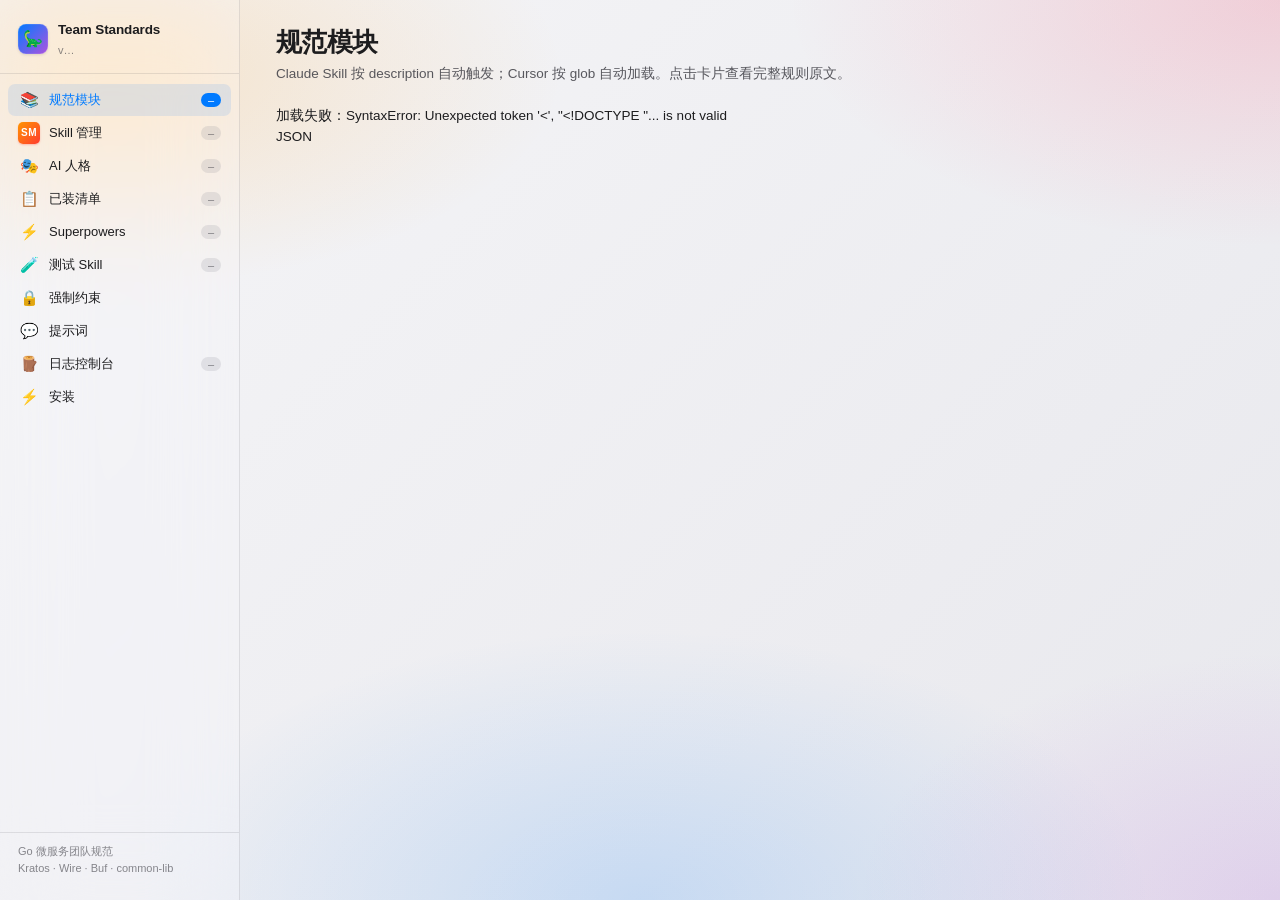
==== web/index.html @ a7a4e21c "init: GoSkill — Go 团队规范 App（PWA + macOS App + CI 自动发版）" ====
<!DOCTYPE html>
<html lang="zh-CN">
<head>
<meta charset="UTF-8">
<meta name="viewport" content="width=device-width, initial-scale=1">
<meta name="theme-color" content="#5856d6">
<meta name="description" content="Go 微服务团队规范 · 工程红线 · AI 协作提示词">
<meta name="mobile-web-app-capable" content="yes">
<meta name="apple-mobile-web-app-capable" content="yes">
<meta name="apple-mobile-web-app-status-bar-style" content="default">
<meta name="apple-mobile-web-app-title" content="GoSkill">
<title>GoSkill</title>
<link rel="manifest" href="manifest.json">
<link rel="apple-touch-icon" href="icons/apple-touch-icon.png">
<link rel="icon" type="image/png" sizes="192x192" href="icons/icon-192.png">
<link rel="stylesheet" href="style.css">
</head>
<body>

<!-- App 更新 Banner（顶部，启动检测到新版时显示）-->
<div class="update-banner" id="updateBanner">
  <span class="icon">🆕</span>
  <span class="text" id="updateBannerText">Team Standards 有新版本可用</span>
  <button id="updateBannerView">查看更新</button>
  <button class="ghost" id="updateBannerLater">稍后</button>
  <button class="ghost" id="updateBannerSkip">跳过此版本</button>
</div>

<!-- App 更新 Modal -->
<div class="modal-overlay" id="updateModal">
  <div class="modal" style="max-width: 720px;">
    <div class="modal-head">
      <div>
        <h2 id="updateModalTitle">Team Standards · 新版本可用</h2>
        <div class="modal-sub" id="updateModalSub"></div>
      </div>
      <button class="modal-close" id="updateModalClose">✕</button>
    </div>
    <div class="modal-body" style="flex-direction: column; gap: 14px;">
      <pre class="markdown-box" id="updateModalNotes" style="max-height: 320px; flex: none;">加载中…</pre>

      <div style="background: var(--bg-card-2); border: 0.5px solid var(--separator); border-radius: 8px; padding: 12px 14px; font-size: 12.5px; line-height: 1.6;">
        <strong>📋 装完别忘记</strong>：DMG 拖到 Applications 后必须跑这条解 macOS Gatekeeper 隔离：
        <pre style="margin: 8px 0 0; padding: 8px 10px; background: rgba(0,0,0,0.05); border-radius: 6px; font-size: 12px; user-select: all;">xattr -cr /Applications/Team\ Standards.app</pre>
      </div>

      <div class="dist-buttons">
        <button id="updateAutoInstallBtn" class="btn btn-primary btn-lg" style="background: linear-gradient(135deg, var(--sys-blue), var(--sys-indigo));">🚀 一键升级（自动下载 + 安装 + 重启）</button>
        <button id="updateDownloadBtn" class="btn btn-ghost">💽 下载 DMG 手工装</button>
        <button id="updateCopyXattrBtn" class="btn btn-ghost">📋 复制 xattr 命令</button>
        <button id="updateModalSkipBtn" class="btn btn-ghost danger">跳过此版本</button>
      </div>
    </div>
  </div>
</div>

<!-- 升级进度 Modal -->
<div class="modal-overlay" id="upgradeProgressModal">
  <div class="modal" style="max-width: 540px;">
    <div class="modal-head">
      <div>
        <h2>🚀 一键升级</h2>
        <div class="modal-sub" id="upgradeProgressPhase">准备中…</div>
      </div>
    </div>
    <div class="modal-body" style="flex-direction: column; gap: 14px;">
      <div id="upgradeProgressMsg" style="font-size: 13px; color: var(--label-2);">…</div>

      <div style="background: var(--bg-card-2); border: 0.5px solid var(--separator); border-radius: 8px; padding: 10px; height: 14px; position: relative; overflow: hidden;">
        <div id="upgradeProgressBar" style="height: 100%; width: 0%; background: linear-gradient(90deg, var(--sys-blue), var(--sys-indigo)); border-radius: 8px; transition: width 0.2s;"></div>
      </div>
      <div id="upgradeProgressDetail" style="font-size: 12px; color: var(--label-3); font-family: var(--mono);">0 KB / 0 KB · 0%</div>

      <div id="upgradeProgressNote" style="display:none; background: rgba(255,149,0,0.10); border: 0.5px solid rgba(255,149,0,0.30); border-radius: 8px; padding: 10px; font-size: 12.5px; line-height: 1.5;"></div>

      <div id="upgradeProgressActions" class="dist-buttons" style="display:none;">
        <button id="upgradeViewLogBtn" class="btn btn-ghost btn-sm">📋 看升级日志</button>
        <button id="upgradeCloseBtn" class="btn btn-ghost btn-sm">关闭</button>
      </div>
    </div>
  </div>
</div>

<aside class="sidebar">
  <div class="logo">
    <div class="logo-icon">🦕</div>
    <div>
      <div class="logo-title">Team Standards</div>
      <div class="logo-sub" id="version">v…</div>
    </div>
  </div>

  <nav class="sidenav">
    <button class="navitem active" data-tab="skills">
      <span class="navicon">📚</span><span>规范模块</span>
      <span class="count" id="skillsCount">–</span>
    </button>
    <button class="navitem" data-tab="custom">
      <span class="navicon sm-badge">SM</span><span>Skill 管理</span>
      <span class="count" id="customCount">–</span>
    </button>
    <!-- 新建项目 Tab 已隐藏 —— 团队内部走 IDP 平台，不再从 App 创建项目。
         保留 tab-scaffold panel 和后端 /api/scaffold/* 路由以便未来恢复。 -->
    <button class="navitem" data-tab="scaffold" style="display:none;">
      <span class="navicon">🏗️</span><span>新建项目</span>
    </button>
    <button class="navitem" data-tab="persona">
      <span class="navicon">🎭</span><span>AI 人格</span>
      <span class="count" id="personaCount">–</span>
    </button>
    <button class="navitem" data-tab="installed">
      <span class="navicon">📋</span><span>已装清单</span>
      <span class="count" id="installedCount">–</span>
    </button>
    <button class="navitem" data-tab="superpowers">
      <span class="navicon">⚡</span><span>Superpowers</span>
      <span class="count" id="superpowersCount">–</span>
    </button>
    <button class="navitem" data-tab="eval">
      <span class="navicon">🧪</span><span>测试 Skill</span>
      <span class="count" id="evalCount">–</span>
    </button>
    <button class="navitem" data-tab="hooks-guard">
      <span class="navicon">🔒</span><span>强制约束</span>
      <span class="nav-badge" id="hooksEnabledCount" style="display:none;"></span>
    </button>
    <button class="navitem" data-tab="prompts">
      <span class="navicon">💬</span><span>提示词</span>
    </button>
    <button class="navitem" data-tab="logs">
      <span class="navicon">🪵</span><span>日志控制台</span>
      <span class="count" id="logsCount">–</span>
    </button>
    <button class="navitem" data-tab="install">
      <span class="navicon">⚡</span><span>安装</span>
    </button>
  </nav>

  <div class="sidefoot">
    Go 微服务团队规范<br>
    Kratos · Wire · Buf · common-lib
  </div>
</aside>

<main class="content">

  <!-- ========== 规范模块 ========== -->
  <section class="tab-panel active" id="tab-skills">
    <div class="page-head">
      <h1>规范模块</h1>
      <p>Claude Skill 按 description 自动触发；Cursor 按 glob 自动加载。点击卡片查看完整规则原文。</p>
    </div>
    <div class="cards" id="skillsList"></div>
  </section>

  <!-- ========== Skill 管理（SM）========== -->
  <section class="tab-panel" id="tab-custom">
    <div class="page-head sm-head">
      <div class="sm-logo">SM</div>
      <div>
        <h1>Skill Management</h1>
        <p>添加团队规范之外的个人 / 小组规则。保存后立即同步到 <code>~/.cursor/rules/custom-*.mdc</code> 和 <code>~/.claude/skills/go-team-standards/references/</code>，并会一起打进下载的 zip 分发包。</p>
      </div>
    </div>

    <div class="custom-layout">
      <div class="custom-list-col">
        <div class="custom-list-head">
          <h3>已有 Skill</h3>
          <button id="newRuleBtn" class="btn btn-ghost btn-sm">+ 新建</button>
        </div>
        <div id="customList"></div>

        <div class="preset-section">
          <h3>预设模板</h3>
          <p class="hint small">点击"套用"即可填入表单。</p>
          <div id="presetList"></div>
        </div>
      </div>

      <div class="custom-form-col">
        <div class="custom-form">
          <h3 id="formTitle">新建 Skill</h3>

          <label>
            <span class="lbl">规则名 <em>*</em></span>
            <input type="text" id="ruleTitle" class="input" placeholder="例如：所有 Go 代码必须带解释性注释">
          </label>

          <label>
            <span class="lbl">简介 <em>*</em></span>
            <input type="text" id="ruleDesc" class="input" placeholder="一句话，会进 Cursor .mdc 的 description（建议英文，AI 识别更稳）">
          </label>

          <label>
            <span class="lbl">为什么（违反会怎样）<em>*</em></span>
            <textarea id="ruleReason" class="input area" rows="4" placeholder="AI 指出违规时会引用这段话解释后果。稳定性 / 精度 / 合规 / 性能 / 协作成本..."></textarea>
          </label>

          <label>
            <span class="lbl">规则内容 <em>*</em></span>
            <textarea id="ruleContent" class="input area" rows="8" placeholder="具体要求。用 - 列出子项。"></textarea>
          </label>

          <div class="form-row">
            <div class="form-col">
              <span class="lbl">作用范围</span>
              <label class="radio-box small">
                <input type="radio" name="applyTo" value="globs" checked>
                <div><div class="radio-title">按文件匹配</div><div class="radio-desc">指定 glob 模式</div></div>
              </label>
              <label class="radio-box small">
                <input type="radio" name="applyTo" value="always">
                <div><div class="radio-title">永远生效</div><div class="radio-desc">所有场景都加载</div></div>
              </label>
            </div>
            <div class="form-col" id="globsCol">
              <span class="lbl">Glob 模式</span>
              <input type="text" id="ruleGlobs" class="input" value="**/*.go" placeholder="**/*.go, migrations/**">
              <small>逗号分隔多个；留空默认 <code>**/*.go</code></small>
            </div>
          </div>

          <div class="form-actions">
            <button id="saveRuleBtn" class="btn btn-primary">💾 保存并同步</button>
            <button id="cancelRuleBtn" class="btn btn-ghost" style="display:none;">取消编辑</button>
          </div>

          <div class="install-log" id="customLog"></div>
        </div>
      </div>
    </div>
  </section>

  <!-- ========== AI 人格 ========== -->
  <section class="tab-panel" id="tab-persona">
    <div class="page-head">
      <h1>🎭 AI 人格（全局态度准则）</h1>
      <p>给你本地 Claude Code + Cursor 全局注入工作态度：严谨求实、不敷衍、勤勉、交付诚实。保存后同步到 <code>~/.claude/CLAUDE.md</code> 和 <code>~/.cursor/rules/00-persona.mdc</code>。</p>
    </div>

    <div class="install-card" style="max-width: 960px;">
      <div class="persona-status">
        <span>Claude CLAUDE.md: <b id="personaClaudeStatus">–</b></span>
        <span>Cursor 00-persona.mdc: <b id="personaCursorStatus">–</b></span>
      </div>
      <label>
        <span class="lbl">准则内容（Markdown，会原样注入）</span>
        <textarea id="personaContent" class="input area" rows="18" style="font-family: 'SF Mono', Menlo, monospace; font-size: 12.5px;"></textarea>
        <small>保存后必须 <b>彻底重启</b> Claude Code / Cursor（Cmd+Q）才生效</small>
      </label>
      <div class="form-actions" style="gap: 10px;">
        <button id="personaSaveBtn" class="btn btn-primary">💾 保存并同步到 Claude + Cursor</button>
        <button id="personaResetBtn" class="btn btn-ghost">↺ 恢复默认</button>
        <button id="personaRemoveBtn" class="btn btn-ghost danger">🗑 全部卸载</button>
      </div>
      <div class="install-log" id="personaLog"></div>
    </div>
  </section>

  <!-- ========== Skill 市场 ========== -->
  <!-- ========== 已装清单 ========== -->
  <section class="tab-panel" id="tab-installed">
    <div class="page-head">
      <h1>📋 已装清单</h1>
      <p>扫描本地 <code>~/.claude/skills/</code> 和 <code>~/.cursor/rules/</code>，显示实际安装的规则。</p>
    </div>

    <div class="installed-head">
      <button id="refreshInstalledBtn" class="btn btn-ghost btn-sm">🔄 刷新</button>
      <span class="legend">
        <span class="tag team">团队</span>
        <span class="tag custom">自定义</span>
        <span class="tag other">其他</span>
      </span>
    </div>

    <h3 class="installed-section">Claude Skills <code id="claudePath">~/.claude/skills/</code></h3>
    <div id="claudeList" class="installed-list"></div>

    <h3 class="installed-section">Cursor Rules <code id="cursorPath">~/.cursor/rules/</code></h3>
    <div id="cursorList" class="installed-list"></div>

    <h3 class="installed-section">Codex Skills <code>~/.codex/skills/</code></h3>
    <div id="codexList" class="installed-list"></div>
  </section>

  <!-- ========== ⚡ Superpowers（v1.8.10）========== -->
  <section class="tab-panel" id="tab-superpowers">
    <div class="page-head">
      <h1>⚡ Superpowers · 超能力技能包</h1>
      <p>来自 <a href="https://github.com/obra/superpowers" target="_blank"><code>obra/superpowers</code></a> · 8 个覆盖完整开发工作流的 Claude Code skill，包含代码探索、规划、执行、调试、文档等能力。</p>
    </div>

    <!-- 顶部 2 列：安装 + 快速上手 -->
    <div class="sp-top-grid">

      <!-- 左：安装目标 + 状态 + 操作 -->
      <div class="install-card" style="border-left: 3px solid var(--sys-indigo); margin: 0;">
        <h3>📦 安装目标</h3>

        <!-- 3 个目标卡片 -->
        <div class="sp-target-row" id="spTargetBar">
          <button class="sp-target-btn active" data-target="claude">
            <span class="sp-tb-icon">🤖</span>
            <span class="sp-tb-label">Claude Code</span>
            <span class="sp-tb-sub">全局</span>
          </button>
          <button class="sp-target-btn" data-target="cursor">
            <span class="sp-tb-icon">🖱️</span>
            <span class="sp-tb-label">Cursor</span>
            <span class="sp-tb-sub">全局</span>
          </button>
          <button class="sp-target-btn" data-target="project">
            <span class="sp-tb-icon">📁</span>
            <span class="sp-tb-label">项目级</span>
            <span class="sp-tb-sub">指定目录</span>
          </button>
        </div>

        <!-- 项目路径（项目级才显示） -->
        <div id="spProjectPathRow" style="display:none;">
          <input id="spProjectPathInput" class="input" type="text" placeholder="输入项目根目录路径，如 /Users/me/myproject" />
          <button class="btn btn-ghost btn-sm" id="spProjectPathBrowse">📁 选目录</button>
          <button class="btn btn-ghost btn-sm" id="spProjectPathConfirm">确认</button>
        </div>

        <!-- 安装状态 -->
        <div id="spStatusPanel" class="tixuebj-status">检查中…</div>

        <!-- 安装命令 -->
        <div style="margin: 12px 0; padding: 9px 12px; background: var(--bg-mute); border-radius: 8px; display: flex; align-items: center; gap: 10px;">
          <code id="spInstallCmd" style="flex:1; user-select:all; font-size:12px;">/plugin install superpowers@claude-plugins-official</code>
          <button id="spCopyCmdBtn" class="btn btn-ghost btn-sm">📋 复制</button>
        </div>

        <!-- 操作按钮 -->
        <div class="dist-buttons">
          <button id="spInstallBtn" class="btn btn-primary" style="background: linear-gradient(135deg, var(--sys-indigo), var(--sys-blue));">🚀 一键安装</button>
          <button id="spUninstallBtn" class="btn btn-ghost danger">🗑 卸载</button>
          <button id="spRefreshBtn" class="btn btn-ghost btn-sm">🔄</button>
        </div>
        <p class="hint" style="margin-top: 8px; font-size: 12px;">
          Claude Code：直接点「一键安装」或在对话框执行上方命令。<br>
          Cursor：对话框执行 <code>/add-plugin superpowers</code>
        </p>
        <div class="install-log" id="spLog"></div>
      </div>

      <!-- 右：快速上手 3 步 -->
      <div class="install-card" style="margin: 0;">
        <h3>📖 快速上手</h3>
        <div style="display:flex; flex-direction:column; gap:14px; margin-top:8px;">
          <div style="display:flex; gap:12px; align-items:flex-start;">
            <div style="width:26px;height:26px;border-radius:50%;background:linear-gradient(135deg,var(--sys-indigo),var(--sys-blue));display:flex;align-items:center;justify-content:center;font-weight:700;font-size:12px;color:#fff;flex-shrink:0;">1</div>
            <div>
              <div style="font-weight:600;font-size:13px;margin-bottom:2px;">安装 Superpowers</div>
              <div class="hint" style="font-size:12px;">选择安装目标（Claude Code 全局推荐），点「一键安装」。</div>
            </div>
          </div>
          <div style="display:flex; gap:12px; align-items:flex-start;">
            <div style="width:26px;height:26px;border-radius:50%;background:linear-gradient(135deg,var(--sys-indigo),var(--sys-blue));display:flex;align-items:center;justify-content:center;font-weight:700;font-size:12px;color:#fff;flex-shrink:0;">2</div>
            <div>
              <div style="font-weight:600;font-size:13px;margin-bottom:2px;">重启 Claude Code</div>
              <div class="hint" style="font-size:12px;">Cmd+Q 完全退出再重开，让新 skill 加载进上下文。</div>
            </div>
          </div>
          <div style="display:flex; gap:12px; align-items:flex-start;">
            <div style="width:26px;height:26px;border-radius:50%;background:linear-gradient(135deg,var(--sys-indigo),var(--sys-blue));display:flex;align-items:center;justify-content:center;font-weight:700;font-size:12px;color:#fff;flex-shrink:0;">3</div>
            <div>
              <div style="font-weight:600;font-size:13px;margin-bottom:2px;">用 /sp-* 命令开干</div>
              <div class="hint" style="font-size:12px;">
                <code>/sp-help</code> 看所有命令 &nbsp;·&nbsp;
                <code>/sp-explore</code> 探索代码库<br>
                <code>/sp-plan</code> 规划任务 &nbsp;·&nbsp;
                <code>/sp-build</code> 执行开发
              </div>
            </div>
          </div>
        </div>
      </div>
    </div>

    <!-- 8 个 Skill 卡片 -->
    <div class="section-label">8 个核心 Skill</div>
    <div class="sp-skill-grid">
      <div class="sp-skill-card">
        <div class="sp-skill-head"><span class="sp-skill-name">探索代码库</span><span class="sp-skill-tag">explore</span></div>
        <div class="sp-skill-cmd">/sp-explore</div>
        <div class="sp-skill-desc">深度分析代码库结构，理解架构、依赖、关键模块，为后续任务打基础。</div>
      </div>
      <div class="sp-skill-card">
        <div class="sp-skill-head"><span class="sp-skill-name">智能规划</span><span class="sp-skill-tag">plan</span></div>
        <div class="sp-skill-cmd">/sp-plan</div>
        <div class="sp-skill-desc">拆解复杂任务，生成带依赖分析的实施计划，支持 wave 并行执行。</div>
      </div>
      <div class="sp-skill-card">
        <div class="sp-skill-head"><span class="sp-skill-name">代码执行</span><span class="sp-skill-tag">build</span></div>
        <div class="sp-skill-cmd">/sp-build</div>
        <div class="sp-skill-desc">按计划逐步实现代码，原子提交，全程管理上下文不烂掉。</div>
      </div>
      <div class="sp-skill-card">
        <div class="sp-skill-head"><span class="sp-skill-name">智能调试</span><span class="sp-skill-tag">debug</span></div>
        <div class="sp-skill-cmd">/sp-debug</div>
        <div class="sp-skill-desc">复现 → 假设 → 验证 → 修复，分析栈帧、日志、并发问题。</div>
      </div>
      <div class="sp-skill-card">
        <div class="sp-skill-head"><span class="sp-skill-name">代码审查</span><span class="sp-skill-tag">review</span></div>
        <div class="sp-skill-cmd">/sp-review</div>
        <div class="sp-skill-desc">安全漏洞、性能瓶颈多维度检查，输出结构化 REVIEW.md。</div>
      </div>
      <div class="sp-skill-card">
        <div class="sp-skill-head"><span class="sp-skill-name">文档生成</span><span class="sp-skill-tag">doc</span></div>
        <div class="sp-skill-cmd">/sp-doc</div>
        <div class="sp-skill-desc">自动生成 API 文档、架构说明、README，与代码保持同步。</div>
      </div>
      <div class="sp-skill-card">
        <div class="sp-skill-head"><span class="sp-skill-name">测试生成</span><span class="sp-skill-tag">test</span></div>
        <div class="sp-skill-cmd">/sp-test</div>
        <div class="sp-skill-desc">覆盖边界情况、错误路径、并发场景的完整测试用例。</div>
      </div>
      <div class="sp-skill-card">
        <div class="sp-skill-head"><span class="sp-skill-name">帮助中心</span><span class="sp-skill-tag">help</span></div>
        <div class="sp-skill-cmd">/sp-help</div>
        <div class="sp-skill-desc">完整命令参考、使用示例、最佳实践。随时查阅所有命令。</div>
      </div>
    </div>
  </section>

  <!-- ========== AI 行为准则 ========== -->
  <!-- ========== 强制约束 Hooks ========== -->
  <section class="tab-panel" id="tab-hooks-guard">
    <div class="section-inner">
      <h1>🔒 强制约束</h1>
      <p class="hint">安装到 <code>~/.claude/hooks/</code>，Claude Code 每次触发对应事件时自动执行。<br>
        <strong>安装后立即生效，无需重启 Claude Code。</strong>
      </p>

      <!-- 作用域切换 -->
      <div class="scope-bar" id="hooksGuardScopeBar">
        <button class="scope-btn active" data-scope="global">🌐 全局（所有项目）</button>
        <button class="scope-btn" data-scope="project">📁 项目级</button>
      </div>
      <div id="hooksGuardProjectPath" style="display:none; margin-bottom:12px;">
        <input id="hooksGuardPathInput" class="path-input" type="text" placeholder="输入项目根目录路径，如 /Users/me/myproject" />
        <button class="btn btn-ghost btn-sm" id="hooksGuardPathBrowse">📁 选目录</button>
        <button class="btn btn-ghost btn-sm" id="hooksGuardPathConfirm">确认</button>
      </div>
      <p class="hint" id="hooksGuardScopeHint">
        安装到 <code>~/.claude/hooks/</code>，对所有项目生效
      </p>

      <div id="hooksGuardList" style="margin-top:16px;">
        <p style="color:var(--text-secondary)">加载中…</p>
      </div>
      <div class="install-log" id="hooksGuardLog"></div>
    </div>
  </section>

  <!-- ========== 提示词 ========== -->
  <section class="tab-panel" id="tab-prompts">
    <div class="page-head">
      <h1>💬 提示词</h1>
      <p>项目工作流常用提示词，点击卡片一键复制。</p>
    </div>

    <!-- AGENTS.md 初始化 -->
    <div class="install-card" style="border-left: 3px solid var(--sys-indigo); margin-bottom: 20px;">
      <h3 style="margin-top:0;">📄 AGENTS.md 项目初始化</h3>
      <p class="hint">在当前项目根目录创建 <code>AGENTS.md</code>，让 AI 默认使用中文、了解项目约定。首次进入项目时 Skill 会自动检测并提示初始化。</p>
      <div style="display:flex; gap:8px; align-items:center; margin-top:10px;">
        <input id="agentsInitPath" class="path-input" type="text" placeholder="输入项目根目录路径，如 /Users/me/myproject" style="flex:1;" />
        <button class="btn btn-ghost btn-sm" id="agentsInitBrowse">📁 选目录</button>
        <button class="btn btn-primary btn-sm" id="agentsInitBtn">生成 AGENTS.md</button>
      </div>
      <div class="install-log" id="agentsInitLog" style="margin-top:8px;"></div>
    </div>

    <!-- 通用 Agent 适配 -->
    <div class="install-card" style="border-left: 3px solid var(--sys-teal, #30b0c7); margin-bottom: 20px;">
      <h3 style="margin-top:0;">🌐 通用 Agent 适配</h3>
      <p class="hint">让 VSCode 里所有 AI 插件都用上团队规范：在项目根目录生成 <code>AGENTS.md</code>（事实标准，Codex / Copilot / Cline / Roo / Cursor 都读），并为 <strong>GitHub Copilot · Cline（DeepSeek 等模型）· Roo Code · Windsurf · Continue · Gemini · Claude Code</strong> 各生成一个指向 AGENTS.md 的入口文件。规范只维护一份，已存在的文件不覆盖。</p>
      <div style="display:flex; gap:8px; align-items:center; margin-top:10px;">
        <input id="universalPath" class="path-input" type="text" placeholder="输入项目根目录路径，如 /Users/me/myproject" style="flex:1;" />
        <button class="btn btn-ghost btn-sm" id="universalBrowse">📁 选目录</button>
        <button class="btn btn-primary btn-sm" id="universalBtn">一键适配全部 Agent</button>
      </div>
      <div class="install-log" id="universalLog" style="margin-top:8px;"></div>
    </div>

    <!-- 提示词分组 -->
    <div class="section-label" style="margin: 8px 0 10px;">🚀 项目启动</div>

    <div class="prompt-card" data-prompt="请先不要修改任何代码。

你现在只需要阅读项目结构，并告诉我：

1. 这个项目是做什么的
2. 使用了哪些技术栈
3. 入口文件在哪里
4. 启动和构建命令是什么
5. 如果我要新增一个页面，应该从哪里开始">
      <div class="prompt-card-header">
        <span class="prompt-card-title">① 首次进入项目 — 探索结构</span>
        <button class="prompt-copy-btn">复制</button>
      </div>
      <pre class="prompt-preview">请先不要修改任何代码。

你现在只需要阅读项目结构，并告诉我：

1. 这个项目是做什么的
2. 使用了哪些技术栈
3. 入口文件在哪里
4. 启动和构建命令是什么
5. 如果我要新增一个页面，应该从哪里开始</pre>
    </div>

    <div class="prompt-card" data-prompt="你刚才对项目的理解里，有哪些地方是不确定的？

请列出来，并说明你还需要查看哪些文件。">
      <div class="prompt-card-header">
        <span class="prompt-card-title">② 首次进入项目 — 补充验证</span>
        <button class="prompt-copy-btn">复制</button>
      </div>
      <pre class="prompt-preview">你刚才对项目的理解里，有哪些地方是不确定的？

请列出来，并说明你还需要查看哪些文件。</pre>
    </div>

    <div class="section-label" style="margin: 20px 0 10px;">⏸ 执行中途暂停</div>

    <div class="prompt-card" data-prompt="暂停刚才的方向。

你现在的理解有问题。
正确目标是 [XXX]。
请基于当前 diff 重新评估，不要继续扩大修改范围。">
      <div class="prompt-card-header">
        <span class="prompt-card-title">暂停 &amp; 纠偏</span>
        <span class="prompt-card-badge">需填写目标</span>
        <button class="prompt-copy-btn">复制</button>
      </div>
      <pre class="prompt-preview">暂停刚才的方向。

你现在的理解有问题。
正确目标是 [XXX]。
请基于当前 diff 重新评估，不要继续扩大修改范围。</pre>
    </div>

    <div class="section-label" style="margin: 20px 0 10px;">✅ 收尾</div>

    <div class="prompt-card" data-prompt="请总结这次修改：
1. 改了哪些文件
2. 每个文件改了什么
3. 为什么这样改
4. 是否还有风险
5. 建议我如何验证">
      <div class="prompt-card-header">
        <span class="prompt-card-title">需求完成后总结</span>
        <button class="prompt-copy-btn">复制</button>
      </div>
      <pre class="prompt-preview">请总结这次修改：
1. 改了哪些文件
2. 每个文件改了什么
3. 为什么这样改
4. 是否还有风险
5. 建议我如何验证</pre>
    </div>

    <div class="prompt-card" data-prompt="请总结这个任务。

包括：
1. 目标是什么
2. 最终改了什么
3. 已验证什么
4. 还有什么风险
5. 后续继续做应该从哪里开始">
      <div class="prompt-card-header">
        <span class="prompt-card-title">上下文总结（续接任务用）</span>
        <button class="prompt-copy-btn">复制</button>
      </div>
      <pre class="prompt-preview">请总结这个任务。

包括：
1. 目标是什么
2. 最终改了什么
3. 已验证什么
4. 还有什么风险
5. 后续继续做应该从哪里开始</pre>
    </div>

  </section>

  <!-- ========== 日志控制台 ========== -->
  <section class="tab-panel" id="tab-logs">
    <div class="page-head">
      <h1>🪵 日志控制台</h1>
      <p>最近 200 条操作：HTTP 请求 / shell 命令 / Claude API 调用 / 业务关键步骤。排错第一站。</p>
    </div>

    <div class="logs-toolbar">
      <div class="logs-filters">
        <label class="chk"><input type="checkbox" data-kind="http" checked> HTTP</label>
        <label class="chk"><input type="checkbox" data-kind="shell" checked> Shell</label>
        <label class="chk"><input type="checkbox" data-kind="api" checked> API</label>
        <label class="chk"><input type="checkbox" data-kind="info" checked> Info</label>
        <label class="chk"><input type="checkbox" id="logsOnlyErr"> 只看失败</label>
      </div>
      <div class="logs-actions">
        <label class="chk"><input type="checkbox" id="logsAuto" checked> 自动刷新 2s</label>
        <button id="logsRefreshBtn" class="btn btn-ghost btn-sm">🔄 刷新</button>
        <button id="logsClearBtn" class="btn btn-ghost btn-sm danger">🗑 清空</button>
      </div>
    </div>

    <div class="logs-stats">
      <span>共 <b id="logsTotal">0</b> 条</span>
      <span>失败 <b id="logsErrs" style="color:var(--err)">0</b></span>
      <span>Shell <b id="logsShell">0</b></span>
      <span>API <b id="logsApi">0</b></span>
      <span>HTTP <b id="logsHttp">0</b></span>
    </div>

    <div class="logs-list" id="logsList"></div>
  </section>

  <!-- ========== 测试 Skill ========== -->
  <section class="tab-panel" id="tab-eval">
    <div class="page-head">
      <h1>🧪 测试 Skill 有效性</h1>
      <p>自动跑 <span id="evalTotalCases">–</span> 条违规代码用例，调 Claude API 检查 SKILL.md + references 是否让 AI 正确识别并按团队规范反馈。prompt caching 让 20 条批量跑只按 1 次 full input 计费。</p>
    </div>

    <div class="install-card" style="max-width: 960px;">
      <h3>1. AI 配置（公司本地大模型 · Clawnova）</h3>
      <p class="hint" style="font-size:12px;">
        Skill 测试统一走公司内部 OpenAI 兼容服务 <code id="evalProviderName">Clawnova</code>。
        Key 保存到 <code>~/Library/Application Support/TeamStandards/eval-config.json</code>（权限 0600，仅本人可读，不进 git）。
      </p>

      <label>
        <span class="lbl">API Base</span>
        <input type="text" id="evalApiBase" class="input" value="https://clawnova.ai/api/v1">
        <small>OpenAI 兼容端点。一般不动，除非走代理。</small>
      </label>

      <label>
        <span class="lbl">API Key <em>*</em></span>
        <input type="password" id="evalKey" class="input" placeholder="kgb_... （从 IDP 平台领取）">
        <small id="evalKeyHint">已存的 key 显示星号化预览：<code id="evalKeyMasked">未配置</code>。粘新 key 会覆盖。</small>
      </label>

      <div class="form-grid">
        <label>
          <span class="lbl">模型</span>
          <select id="evalModel" class="input"></select>
        </label>
        <label>
          <span class="lbl">温度</span>
          <input type="number" id="evalTemp" class="input" value="0" min="0" max="1" step="0.1">
        </label>
      </div>

      <div class="dist-buttons" style="margin-top:8px;">
        <button id="evalConfigSaveBtn" class="btn btn-primary">💾 保存配置</button>
        <button id="evalConfigClearBtn" class="btn btn-ghost danger">🗑 清除已存 Key</button>
        <button id="evalTestConnBtn" class="btn btn-ghost">🔌 测试连接</button>
      </div>
      <div class="install-log" id="evalConfigLog"></div>

      <h3 style="margin-top:20px;">2. 运行 Skill 测试（需先保存配置）</h3>
      <div class="dist-buttons">
        <button id="evalPingBtn" class="btn btn-ghost btn-lg">🔌 先跑 1 条测连通</button>
        <button id="evalRunBtn" class="btn btn-primary btn-lg">🚀 运行全部 API 测试</button>
      </div>

      <h3 style="margin-top: 24px;">🆓 无需 API Key 的方案</h3>
      <p class="hint" style="font-size:12px;">两种无额度消耗的本地测试：</p>
      <div class="dist-buttons">
        <button id="evalLintBtn" class="btn btn-ghost btn-lg">🔍 SKILL 结构自检</button>
        <button id="evalExportBtn" class="btn btn-ghost btn-lg">📋 导出测试 prompt</button>
      </div>
      <p class="hint" style="font-size:12px; margin-top:8px;">
        <b>🔍 结构自检</b>：扫描已装的 SKILL.md / references，毫秒完成，检查 12 条铁律 + 路由表 + 自定义规则是否完整。<br>
        <b>📋 导出 prompt</b>：生成 md 文件含 20 个违规代码，粘进你自己的 Cursor / Claude Code 聊天（团队 skill 已装好的那个），人工看 AI 反应。<strong>日常工作场景测试，最真实</strong>。
      </p>
      <p class="hint" style="margin-top:8px;font-size:12px;">建议先点「🔌 测连通」跑 1 条，确认 API key 和模型能正常响应，再跑全部 20 条。</p>
      <div class="install-log" id="evalLog"></div>
    </div>

    <div id="evalReport" class="eval-report" style="display:none;">
      <h3>测试报告</h3>
      <div class="eval-summary" id="evalSummary"></div>
      <div class="eval-cases" id="evalCases"></div>
    </div>
  </section>

  <!-- ========== 新建项目 ========== -->
  <section class="tab-panel" id="tab-scaffold">
    <div class="page-head">
      <h1>🏗️ 新建项目</h1>
      <p>基于 <code>mask-go-sample-service</code> 模板一键生成新微服务。填表 → 选目录 → 点生成。</p>
    </div>

    <div class="install-card" style="max-width: 860px;">
      <h3>1. 基本信息</h3>
      <div class="form-grid">
        <label>
          <span class="lbl">项目名称 <em>*</em></span>
          <input type="text" id="sfName" class="input" placeholder="zoo-service" autocomplete="off">
          <small>kebab-case，自动推导 Module 和业务域</small>
        </label>
        <label>
          <span class="lbl">业务域 <em>*</em></span>
          <input type="text" id="sfBiz" class="input" placeholder="zoo">
          <small>用于 <code>api/&lt;biz&gt;/</code>、proto package、schema</small>
        </label>
      </div>
      <label>
        <span class="lbl">Go Module <em>*</em></span>
        <input type="text" id="sfModule" class="input" placeholder="github.com/company/zoo-service">
      </label>

      <h3>2. 网络端口</h3>
      <div class="form-grid">
        <label>
          <span class="lbl">HTTP 端口</span>
          <input type="number" id="sfHTTP" class="input" value="8000" min="1024" max="65535">
        </label>
        <label>
          <span class="lbl">gRPC 端口</span>
          <input type="number" id="sfGRPC" class="input" value="9000" min="1024" max="65535">
        </label>
      </div>

      <h3>3. 作者 & 输出</h3>
      <label>
        <span class="lbl">作者 / 工号</span>
        <input type="text" id="sfAuthor" class="input" placeholder="zhang.san">
      </label>
      <label>
        <span class="lbl">输出目录 <em>*</em></span>
        <div class="path-row">
          <input type="text" id="sfOutDir" class="input" placeholder="/Users/xxx/dev  或点击右侧按钮">
          <button id="sfPickDir" class="btn btn-ghost">📂 选择目录</button>
        </div>
        <small>生成到 <code>&lt;输出目录&gt;/&lt;项目名&gt;/</code></small>
      </label>

      <details style="margin-top:12px;">
        <summary style="cursor:pointer;"><h3 style="display:inline-block; margin:0;">4. 选项</h3> <span class="hint" style="font-size:12px;">（点击展开 · 默认已按推荐预选）</span></summary>
        <div style="margin-top:10px;">
          <div class="checkbox-row">
            <label class="check-item"><input type="checkbox" id="sfSkeleton"> 只留空骨架（删除示例 Order 业务代码）</label>
            <label class="check-item"><input type="checkbox" id="sfGit" checked> 初始化 git 仓库</label>
            <label class="check-item"><input type="checkbox" id="sfTidy" checked> 生成后自动跑 <code>go mod tidy</code></label>
          </div>
          <div class="checkbox-row" style="margin-top:8px; padding-top:8px; border-top:1px solid rgba(255,255,255,0.05);">
            <label class="check-item">
              <input type="checkbox" id="sfGenSkillTest">
              🧪 生成 Skill 有效性测试用例（<code>.docs/skill-test-cases/</code>）
            </label>
          </div>
          <div id="sfGenSkillTestDetail" class="hint" style="font-size:12px; margin:4px 0 0 24px; display:none;">
            包含 15 个 Go 违规用例（对应铁律 1-14 + 单测反模式），每个带 <code>//go:build skill_test_only</code> tag 默认不编译；放到 <code>.docs/</code> 并自动追加到 <code>.gitignore</code>，不会进 git。用来验证团队规范 Skill 是否真的会触发 + 命中。
          </div>
        </div>
      </details>

      <details style="margin-top:12px;">
        <summary style="cursor:pointer;"><h3 style="display:inline-block; margin:0;">5. common-lib 组件</h3> <span class="hint" style="font-size:12px;">（点击展开 · 勾选的会在 yaml 取消注释）</span></summary>
      <p class="hint" style="font-size:12px; margin:8px 0 8px;">勾选的会在 <code>configs/dev/&lt;biz&gt;.yaml</code> 里取消注释 / 填入默认配置。代码不动，**随时手动改 yaml 也能启停**。</p>
      <div class="component-grid">
        <label class="component-item" data-comp="postgres">
          <input type="checkbox" id="compPG" checked>
          <span class="comp-icon">🐘</span>
          <span class="comp-name">PostgreSQL</span>
          <span class="comp-desc">主数据库（Order 示例依赖）</span>
        </label>
        <label class="component-item" data-comp="redis">
          <input type="checkbox" id="compRedis" checked>
          <span class="comp-icon">🔴</span>
          <span class="comp-name">Redis</span>
          <span class="comp-desc">缓存 / 分布式锁 / 幂等键</span>
        </label>
        <label class="component-item" data-comp="kafka">
          <input type="checkbox" id="compKafka" checked>
          <span class="comp-icon">📬</span>
          <span class="comp-name">Kafka</span>
          <span class="comp-desc">消息队列（MQ）</span>
        </label>
        <label class="component-item" data-comp="alarm" data-requires="compKafka">
          <input type="checkbox" id="compAlarm" checked>
          <span class="comp-icon">🚨</span>
          <span class="comp-name">Alarm</span>
          <span class="comp-desc">告警系统（需 Kafka）</span>
        </label>
        <label class="component-item" data-comp="cron" data-requires="compPG">
          <input type="checkbox" id="compCron" checked>
          <span class="comp-icon">⏰</span>
          <span class="comp-name">Cron</span>
          <span class="comp-desc">定时任务（需 PostgreSQL）</span>
        </label>
      </div>
      </details>

      <h3>5. 模板来源</h3>
      <div class="radio-row">
        <label class="radio-box">
          <input type="radio" name="sfTplType" value="local" checked>
          <div><div class="radio-title">本地目录</div><div class="radio-desc">已 clone 下来的路径</div></div>
        </label>
        <label class="radio-box">
          <input type="radio" name="sfTplType" value="git">
          <div><div class="radio-title">Git 仓库</div><div class="radio-desc">自动 clone 临时目录</div></div>
        </label>
      </div>

      <label id="sfTplLocalRow">
        <span class="lbl">本地模板路径</span>
        <div style="display:flex; gap:6px;">
          <input type="text" id="sfTplPath" class="input" value="" style="flex:1;">
          <button type="button" id="sfTplPickBtn" class="btn btn-ghost" style="flex:0 0 auto;">📁 浏览…</button>
        </div>
        <small id="sfTplStatus" class="tpl-status">检查中…</small>
      </label>

      <div id="sfTplGitRow" style="display:none;">
        <label>
          <span class="lbl">模板 Git URL <em>*</em></span>
          <input type="text" id="sfTplGitURL" class="input"
            value=""
            placeholder="git@...">
        </label>
        <label>
          <span class="lbl">分支（可选）</span>
          <input type="text" id="sfTplBranch" class="input" value="main" placeholder="留空用默认分支">
        </label>
      </div>

      <h3>6. 新项目 Git 远端（可选，勾选 git init 时生效）</h3>
      <label>
        <span class="lbl">新项目 Git URL</span>
        <input type="text" id="sfRemoteURL" class="input" placeholder="git init 后设置为 origin；留空则只本地 init 不设 remote">
        <small>Git 模式下会根据项目名自动填充，可改</small>
      </label>
      <details class="advanced-details">
        <summary>高级：GitLab API 自动创建远端空仓库（填了 Token 才执行）</summary>
        <div class="form-grid">
          <label>
            <span class="lbl">GitLab API Base</span>
            <input type="text" id="sfGitLabAPI" class="input" value="" placeholder="https://your-git-server.com/api/v4">
          </label>
          <label>
            <span class="lbl">目标 Group/Namespace</span>
            <input type="text" id="sfGitLabGroup" class="input" value="" placeholder="your-group/subgroup">
          </label>
        </div>
        <label>
          <span class="lbl">GitLab Personal Access Token（api scope）</span>
          <input type="password" id="sfGitLabToken" class="input" placeholder="留空则不自动建仓，手动在 Web 建即可">
          <small>Token 不会保存，只这次用。需要 <code>api</code> scope 权限。</small>
        </label>
      </details>

      <button id="sfCreateBtn" class="btn btn-primary btn-lg">🚀 开始生成</button>
      <div class="install-log" id="sfLog"></div>
    </div>
  </section>

  <!-- ========== 安装 ========== -->
  <section class="tab-panel" id="tab-install">
    <div class="page-head">
      <h1>安装</h1>
      <p>装 Skill / 规则 / 命令到 Claude Code 与 Cursor。底部分段切换不同类目。</p>
    </div>

    <!-- Segmented Control -->
    <div class="seg" data-seg-group="install">
      <button type="button" class="seg-item active" data-sub="basic">基础</button>
      <button type="button" class="seg-item" data-sub="update">更新与同步</button>
      <button type="button" class="seg-item" data-sub="advanced">进阶 Skill</button>
      <button type="button" class="seg-item" data-sub="distrib">打包分发</button>
    </div>

    <!-- ===== 基础 ===== -->
    <div class="subpage active" data-sub="basic">

      <!-- Hero 状态卡（动态填） -->
      <div class="hero" id="installHero">
        <div>
          <h2 id="installHeroTitle">所有规范都已就绪</h2>
          <p id="installHeroSub">加载中…</p>
        </div>
        <div class="num-big" id="installHeroNum">–</div>
      </div>

      <!-- 4 格统计 -->
      <div class="mini-tiles">
        <div class="mini" id="miniTileSkills">
          <div class="lbl">规范模块</div>
          <div class="num" id="miniSkillsNum">–</div>
          <div class="delta"><span class="dot"></span><span id="miniSkillsDelta">加载中</span></div>
        </div>
        <div class="mini" id="miniTileVer">
          <div class="lbl">版本</div>
          <div class="num" id="miniVerNum" style="font-size:18px;">v…</div>
          <div class="delta"><span class="dot"></span>当前安装包</div>
        </div>
        <div class="mini" id="miniTileCustom">
          <div class="lbl">自定义规则</div>
          <div class="num" id="miniCustomNum">–</div>
          <div class="delta"><span class="dot"></span><span id="miniCustomDelta">加载中</span></div>
        </div>
        <div class="mini" id="miniTileCmds">
          <div class="lbl">快捷命令</div>
          <div class="num" id="miniCmdsNum">–</div>
          <div class="delta"><span class="dot"></span><span id="miniCmdsDelta">加载中</span></div>
        </div>
      </div>

      <div class="install-card">
        <h3>1. 作用范围</h3>
      <div class="radio-row">
        <label class="radio-box">
          <input type="radio" name="scope" value="global" checked>
          <div>
            <div class="radio-title">全局安装</div>
            <div class="radio-desc"><code>~/.claude/skills</code> + <code>~/.cursor/rules</code></div>
          </div>
        </label>
        <label class="radio-box">
          <input type="radio" name="scope" value="project">
          <div>
            <div class="radio-title">项目安装</div>
            <div class="radio-desc">指定项目根目录</div>
          </div>
        </label>
      </div>

      <div class="project-path" id="projectPathRow" style="display:none;">
        <div style="display: flex; gap: 6px; align-items: stretch;">
          <input type="text" id="projectPath" class="input" placeholder="/absolute/path/to/your-service" style="flex: 1;">
          <button id="projectPathBrowseBtn" class="btn btn-ghost btn-sm" type="button" style="flex-shrink: 0; min-width: 90px;">📁 选目录</button>
        </div>
        <small>首次安装会生成 <code>.cursorignore</code>（已存在则跳过并提示）· 点「选目录」用 macOS 原生选择器</small>
      </div>

      <h3>2. 安装目标</h3>
      <div class="radio-row radio-row-2x2">
        <label class="radio-box">
          <input type="radio" name="target" value="all" checked>
          <div><div class="radio-title">全部</div><div class="radio-desc">Claude + Cursor + Codex</div></div>
        </label>
        <label class="radio-box">
          <input type="radio" name="target" value="claude">
          <div><div class="radio-title">仅 Claude</div><div class="radio-desc">~/.claude/skills/</div></div>
        </label>
        <label class="radio-box">
          <input type="radio" name="target" value="cursor">
          <div><div class="radio-title">仅 Cursor</div><div class="radio-desc">~/.cursor/rules/</div></div>
        </label>
        <label class="radio-box">
          <input type="radio" name="target" value="codex">
          <div><div class="radio-title">仅 Codex</div><div class="radio-desc">~/.codex/skills/</div></div>
        </label>
      </div>

      <button id="installBtn" class="btn btn-primary btn-lg">⚡ 立即安装（覆盖已有）</button>
      <div class="install-log" id="installLog"></div>
    </div>

    </div><!-- /subpage:basic -->

    <!-- ===== 更新与同步 ===== -->
    <div class="subpage" data-sub="update">

    <div class="install-card share-card" style="border-left: 3px solid var(--sys-blue);">
      <h3>☁️ 规范云端同步（GitHub 公开仓库）</h3>
      <p class="hint">
        规范不再绑定 App 版本——配置一次规范仓库 URL（GitHub），App 启动时静默检查；规范 owner 推新版本，团队下次启动 App 即可一键拉取。<br>
        <strong>同步范围</strong>：仅 <code>standards/*.md</code> 源文件 → 自动覆盖到 <code>~/.claude/skills/go-team-standards/references/</code> 和 <code>~/.cursor/skills-cursor/.../references/</code>。SKILL.md / commands / 二进制不动。
      </p>

      <div id="standardsSyncStatus" class="tixuebj-status" style="margin-top: 8px;">检查中…</div>

      <details style="margin-top: 12px;">
        <summary style="cursor:pointer; font-weight:600;">🌐 HTTP 代理（内网不通时配）</summary>
        <div style="margin-top: 8px;">
          <p class="hint" style="font-size: 12px;">
            如果 App 连不上 <code>your-git-server.com</code>，配代理（如本地 Clash/V2Ray 走 <code>http://127.0.0.1:1087</code>）。
            影响**所有** HTTP 出站：规范云同步 / App 自动更新检查 / 一键升级下载。
          </p>
          <label style="display: flex; align-items: center; gap: 6px; margin: 6px 0;">
            <input type="checkbox" id="proxyEnabled" style="margin: 0;">
            <span class="lbl" style="margin: 0;">启用代理</span>
          </label>
          <div style="display: flex; gap: 6px;">
            <input type="text" id="proxyURL" class="input"
                   placeholder="http://127.0.0.1:1087"
                   style="flex: 1; font-family: var(--mono); font-size: 12.5px;">
            <button id="proxySaveBtn" class="btn btn-primary btn-sm">💾 保存</button>
          </div>
          <small style="color: var(--label-3);">设置存 <code>~/Library/Application Support/TeamStandards/proxy.json</code>。也可以用 <code>HTTPS_PROXY</code> 环境变量启动 App。</small>
        </div>
      </details>

      <details style="margin-top: 12px;" id="standardsSyncConfigDetails">
        <summary style="cursor:pointer; font-weight:600;">⚙️ 配置 / 修改规范仓库 URL</summary>
        <div style="margin-top: 8px;">
          <label style="display:block; margin-bottom: 8px;">
            <span class="lbl">仓库 URL（公开 readonly mirror）</span>
            <input type="text" id="standardsSyncRepoURL" class="input"
                   value="https://github.com/kary2999/standards.git"
                   placeholder="https://github.com/kary2999/standards.git"
                   style="font-family: var(--mono); font-size: 12.5px;">
            <small>默认指向团队规范仓（公开 readonly mirror）。改成自己的 mirror 也行。</small>
          </label>
          <label style="display:block; margin-bottom: 8px;">
            <span class="lbl">分支</span>
            <input type="text" id="standardsSyncBranch" class="input" value="main"
                   style="font-family: var(--mono); font-size: 12.5px; width: 200px;">
          </label>
          <button id="standardsSyncSaveBtn" class="btn btn-primary btn-sm">💾 保存并测试连通</button>
        </div>
      </details>

      <div class="dist-buttons" style="margin-top: 12px;">
        <button id="standardsSyncCheckBtn" class="btn btn-ghost">🔍 检查更新</button>
        <button id="standardsSyncPullBtn" class="btn btn-primary">📥 拉取最新规范</button>
      </div>

      <div class="install-log" id="standardsSyncLog"></div>
    </div>

    <div class="install-card share-card" id="appUpdateCard" style="border-left: 3px solid var(--sys-indigo);">
      <h3>🆕 App 版本更新</h3>
      <p class="hint">当前版本 <strong id="appCurrentVersion">-</strong>　·　最新版本 <strong id="appLatestVersion">检查中…</strong></p>
      <div class="dist-buttons" style="margin-top: 8px;">
        <button id="appUpdateCheckBtn" class="btn btn-ghost">🔍 检查更新</button>
        <button id="appUpdateInstallBtn" class="btn btn-primary" style="display:none;">🚀 立即升级</button>
      </div>
      <div class="install-log" id="appUpdateLog"></div>
    </div>

    <div class="install-card share-card">
      <h3>🔄 一键更新规范到最新版</h3>
      <p class="hint">
        把本地的 <code>~/.claude/skills/go-team-standards/</code> 与 <code>~/.cursor/rules/</code> 覆盖为当前 App 内置最新版。
        通过 SM 添加的 <code>custom-*.md</code> / <code>custom-*.mdc</code> 会被保留。
      </p>
      <div class="dist-buttons" style="margin-top:8px;">
        <button id="updateAllBtn" class="btn btn-primary btn-lg">🔄 一键更新</button>
        <button id="updateAllCheckBtn" class="btn btn-ghost">🔍 先看差多少</button>
      </div>
      <div class="install-log" id="updateAllLog"></div>
    </div>

    <div class="install-card share-card">
      <h3>📊 规范覆盖检查（详情）</h3>
      <p class="hint">扫描已安装规范文件 vs App 内置清单，逐个 hash 比对：<strong>🟢 已最新 · 🟡 过时 · ❌ 缺失 · 🔷 自定义（白名单）</strong>。</p>
      <div class="dist-buttons" style="margin-top:8px;">
        <button id="coverageCheckBtn" class="btn btn-primary">🔍 开始检查</button>
        <button id="coverageFixBtn" class="btn btn-ghost" disabled>📥 一键补齐</button>
      </div>
      <div id="coverageResult" style="margin-top:12px;"></div>
    </div>

    <div class="install-card share-card" style="border-left: 3px solid var(--sys-red);">
      <h3>📋 提交规范化 · pre-commit hook（v1.7.37）</h3>
      <p class="hint">
        Skill 是<strong>软约束</strong>（AI 建议层），用户改完代码可绕过。
        本卡片装 <strong>硬关卡</strong>：pre-commit hook 在 <code>git commit</code> 时 grep 检查 16 条核心规则，违规直接拒绝。
        覆盖：硬编码密钥 / 金额 float / SELECT * / 外键 / 用户字段 uid / 时间 _at 后缀 / 软删 deleted_at / 等。
      </p>

      <label style="display:block; margin-top: 10px;">
        <span class="lbl">项目根目录（必须含 .git）</span>
        <div style="display: flex; gap: 6px;">
          <input type="text" id="commitGuardPath" class="input"
                 placeholder="/path/to/your-service"
                 style="flex: 1; font-family: var(--mono); font-size: 12.5px;">
          <button id="commitGuardCheckPathBtn" class="btn btn-sm">🔍 检查</button>
        </div>
      </label>

      <div id="commitGuardStatus" class="tixuebj-status" style="margin-top: 10px; display: none;"></div>

      <div class="dist-buttons" style="margin-top: 10px;">
        <button id="commitGuardInstallBtn" class="btn btn-primary" disabled>📥 装 pre-commit hook</button>
        <button id="commitGuardCheckBtn" class="btn btn-ghost" disabled>🧪 试跑一次（--all 扫整个仓库）</button>
        <button id="commitGuardUninstallBtn" class="btn btn-ghost danger" disabled>🗑 卸载</button>
      </div>

      <details style="margin-top: 10px;">
        <summary style="cursor:pointer; font-weight:600; font-size: 12.5px;">📜 GitLab CI gate（Layer 3 · 阻塞 MR merge）</summary>
        <div style="margin-top: 8px; font-size: 12px;">
          把以下 job 拷进你项目的 <code>.gitlab-ci.yml</code>，配合上面装的 <code>scripts/team-standards-check.sh</code>（hook 装好后已经在你项目里），违规会 MR 红灯阻断 merge：
          <pre id="commitGuardCISnippet" class="markdown-box" style="margin-top: 6px; max-height: 280px; font-size: 11.5px;">加载中…</pre>
          <button id="commitGuardCopyCIBtn" class="btn btn-sm">📋 复制 YAML</button>
        </div>
      </details>

      <div class="install-log" id="commitGuardLog"></div>
    </div>

    <div class="install-card share-card">
      <h3>📁 项目级 Skill 同步</h3>
      <p class="hint">
        全局 <code>~/.claude/skills/</code> + <code>~/.cursor/rules/</code> 由「一键更新」覆盖。
        但项目里的 <code>&lt;proj&gt;/.cursor/rules/</code> 或 <code>&lt;proj&gt;/.claude/skills/</code> 全局更新碰不到。
      </p>
      <label style="display:block; margin-top:10px;">
        <span class="lbl">扫描根目录</span>
        <div style="display:flex; gap:6px;">
          <input type="text" id="projScanRoot" class="input"
                 value=""
                 style="flex:1; font-family:ui-monospace,Menlo,monospace; font-size:12px;">
          <button id="projScanBtn" class="btn btn-primary" style="flex:0 0 auto;">🔍 扫描</button>
        </div>
        <small>深度 5 层内含 <code>.cursor/</code> 或 <code>.claude/</code> 的项目（跳过 node_modules / vendor / dist）</small>
      </label>
      <div id="projScanResult" style="margin-top:12px;"></div>
    </div>

    </div><!-- /subpage:update -->

    <!-- ===== 进阶 Skill ===== -->
    <div class="subpage" data-sub="advanced">

    <div class="install-card share-card">
      <h3>⌨️ Slash Commands · 主动调用</h3>
      <p class="hint">
        与 Skill / Rules 不同，Slash Command 是**用户主动 `/<name>` 调用**的模板。
        意图明确、产出可控、不占基础 context。装到 <code>~/.claude/commands/</code> 和 <code>~/.cursor/commands/</code>。
        **架构对照**：
      </p>
      <table style="width:100%; margin:8px 0; font-size:12px; border-collapse:collapse;">
        <thead><tr style="background:rgba(168,85,247,0.1);">
          <th style="padding:6px; text-align:left;">形态</th>
          <th style="padding:6px; text-align:left;">何时生效</th>
          <th style="padding:6px; text-align:left;">举例</th>
        </tr></thead>
        <tbody>
          <tr><td style="padding:6px;"><strong>Skill</strong></td><td style="padding:6px;">模型按 description 决定（被动）</td><td style="padding:6px;">go-team-standards / dev-dna / orangecat</td></tr>
          <tr><td style="padding:6px;"><strong>Rules</strong> alwaysApply</td><td style="padding:6px;">每次对话强制注入</td><td style="padding:6px;">14 条铁律 (00-iron-laws.mdc)</td></tr>
          <tr><td style="padding:6px;"><strong>Rules</strong> globs</td><td style="padding:6px;">编辑命中文件时自动加载</td><td style="padding:6px;">15-doc-trigger.mdc (.md 触发)</td></tr>
          <tr><td style="padding:6px;"><strong>Slash Command</strong></td><td style="padding:6px;"><strong>用户主动 / 调用</strong></td><td style="padding:6px;">/tech-design / /design-table</td></tr>
        </tbody>
      </table>

      <div id="commandsList" style="margin-top:8px; font-size:13px;">加载中…</div>

      <div class="dist-buttons" style="margin-top:10px;">
        <button id="commandsInstallBtn" class="btn btn-primary">📥 安装全部 (Claude + Cursor)</button>
        <button id="commandsUninstallBtn" class="btn btn-ghost danger">🗑 卸载</button>
      </div>
      <div class="install-log" id="commandsLog"></div>
    </div>

    <div class="install-card share-card">
      <h3>🐱 OrangeCat · 提测文档 Skill（独立管理）</h3>
      <p class="hint">给<strong>测试同学</strong>看的提测文档生成器。聚焦接口变更 / SQL 变更 / 脚本影响 / 开发自测报告；生成前做真实性校验 —— 说不清楚的改动不给生成。Claude / Cursor 里说"提测"、"生成提测报告"、"OrangeCat"触发。</p>
      <div class="tixuebj-status" id="orangecatStatus">检查中…</div>
      <div class="dist-buttons" style="margin-top:10px;">
        <button id="orangecatInstallBtn" class="btn btn-primary">📥 独立安装</button>
        <button id="orangecatUninstallBtn" class="btn btn-ghost danger">🗑 卸载</button>
        <button id="orangecatExportZipBtn" class="btn btn-ghost">📦 导出 zip</button>
        <button id="orangecatExportMdBtn" class="btn btn-ghost">📋 复制 SKILL.md</button>
      </div>

      <details style="margin-top:12px;">
        <summary style="cursor:pointer; font-weight:600;">📝 报告模板（QA 版 + 开发版 各可编辑）</summary>
        <div style="margin-top:8px;">
          <div class="dist-buttons" style="margin-bottom:8px;">
            <button type="button" class="btn btn-sm orangecat-tpl-tab active" data-which="qa">📤 QA 版</button>
            <button type="button" class="btn btn-sm btn-ghost orangecat-tpl-tab" data-which="dev">🛠️ 开发版</button>
          </div>
          <div class="hint" id="orangecatTplSource" style="margin-bottom:6px;">加载中…</div>
          <textarea id="orangecatTplEditor" rows="14" style="width:100%; font-family:ui-monospace,Menlo,monospace; font-size:12px; padding:8px;"></textarea>
          <div class="dist-buttons" style="margin-top:8px;">
            <button id="orangecatTplSaveBtn" class="btn btn-primary btn-sm">💾 保存当前版本</button>
            <button id="orangecatTplResetBtn" class="btn btn-ghost btn-sm danger">↺ 恢复默认</button>
            <button id="orangecatTplReloadBtn" class="btn btn-ghost btn-sm">🔄 重新加载</button>
          </div>
          <p class="hint" style="margin-top:6px; font-size:12px;">💡 QA 版和开发版<strong>分开保存</strong>；切 Tab 不会丢未保存的内容。保存后点上方「独立安装」才会真正写入 skill。</p>
        </div>
      </details>

      <div class="install-log" id="orangecatLog"></div>
    </div>

    <div class="install-card share-card">
      <h3>🧬 Dev DNA · 我的开发档案 Skill（独立管理）</h3>
      <p class="hint">
        装载你**自己**的技术个性：栈偏好、命名风格、错误处理倾向、常用模式、反偏好。
        换电脑/换 AI 客户端后一秒恢复"AI 认得你"。Skill 头部含**反蒸馏声明** + provider opt-out 指南。
        与 go-team-standards / Persona 互补，不冲突（个人偏好 vs 团队规范 vs 工作态度）。
      </p>
      <div class="tixuebj-status" id="devDnaStatus">检查中…</div>
      <div class="dist-buttons" style="margin-top:10px;">
        <button id="devDnaInstallBtn" class="btn btn-primary">📥 独立安装</button>
        <button id="devDnaUninstallBtn" class="btn btn-ghost danger">🗑 卸载</button>
        <button id="devDnaExportZipBtn" class="btn btn-ghost">📦 导出 zip</button>
      </div>

      <details style="margin-top:12px;">
        <summary style="cursor:pointer; font-weight:600;">📝 编辑我的档案 (profile.md)</summary>
        <div style="margin-top:8px;">
          <div class="hint" id="devDnaProfileSource" style="margin-bottom:6px;">加载中…</div>
          <textarea id="devDnaProfileEditor" rows="20"
            style="width:100%; font-family:ui-monospace,Menlo,monospace; font-size:12px; padding:8px;"></textarea>
          <div class="dist-buttons" style="margin-top:8px;">
            <button id="devDnaProfileSaveBtn" class="btn btn-primary btn-sm">💾 保存档案</button>
            <button id="devDnaProfileResetBtn" class="btn btn-ghost btn-sm danger">↺ 恢复默认</button>
            <button id="devDnaProfileReloadBtn" class="btn btn-ghost btn-sm">🔄 重新加载</button>
          </div>
          <p class="hint" style="margin-top:6px; font-size:12px;">
            💡 保存到 <code>~/Library/Application Support/TeamStandards/dev-dna-profile.md</code>（权限 0600，仅本人可读）。
            点上方「独立安装」才会写入 skill。<strong>禁止填手机号 / 身份证 / 真名 / 公司机密项目代号</strong>。
          </p>
        </div>
      </details>

      <details style="margin-top:8px;">
        <summary style="cursor:pointer; font-weight:600; color:#e0a800;">🛡 反蒸馏 - 一定要看（隐私边界）</summary>
        <div style="margin-top:8px; font-size:12px; color:#bbb;">
          <p><strong>Skill 头部的 <code>privacy:</code> 声明只是软约束</strong>，模型行为不会因此真改。<strong>真正生效</strong>需要在 provider 端开 opt-out：</p>
          <ul>
            <li>Anthropic Claude API：<a href="https://console.anthropic.com" target="_blank">console.anthropic.com</a> → Settings → Privacy → 关 "Help improve Claude"</li>
            <li>Cursor：Settings → General → <strong>Privacy Mode 必开</strong></li>
            <li>Copilot：<a href="https://github.com/settings/copilot" target="_blank">github.com/settings/copilot</a> → 关 "Allow code snippet upload"</li>
            <li>公司内部 Clawnova：本地部署，数据不出公司</li>
          </ul>
          <p>详细见安装后的 <code>references/anti-distillation-policy.md</code>。</p>
        </div>
      </details>

      <div class="install-log" id="devDnaLog"></div>
    </div>

    <div class="install-card share-card" style="border-left: 3px solid var(--sys-purple);">
      <h3>💪 GSD 框架 · Get Shit Done（v1.7.39 起换上游版）</h3>
      <p class="hint">
        来自 <a href="https://github.com/gsd-build/get-shit-done" target="_blank"><code>gsd-build/get-shit-done</code></a>（59 个 gsd-* skill 的 spec-driven development 框架）。
        不再是简单任务清单 —— 是<strong>让 Claude Code 做真项目</strong>的上下文工程层：
        new-project → milestone → discuss-phase → plan-phase → execute-phase → ship，全程托管 context 不烂掉。
      </p>
      <p class="hint" style="font-size: 12px;">
        ⚠️ 依赖 <strong>Node.js</strong>（npx）。<br>
        装到 <code>~/.claude/skills/gsd-*/</code>，与团队规范 skill 共存不冲突。<br>
        老版「任务清单 GTD 简版」（v1.7.32~38 的 <code>~/.claude/skills/gsd/</code>）卸载时可一起删。
      </p>

      <div class="tixuebj-status" id="gsdStatus">检查中…</div>

      <div class="dist-buttons" style="margin-top: 10px;">
        <button id="gsdInstallBtn" class="btn btn-primary" style="background: linear-gradient(135deg, var(--sys-purple), var(--sys-indigo));">🚀 一键装（npx）</button>
        <button id="gsdCopyCmdBtn" class="btn btn-ghost">📋 复制安装命令</button>
        <button id="gsdUninstallBtn" class="btn btn-ghost danger">🗑 卸载全部 gsd-*</button>
      </div>
      <p class="hint" style="margin-top: 8px; font-size: 12px;">
        💡 安装命令（自己开终端跑也行）：<br>
        <code style="user-select: all;">npx --yes get-shit-done-cc@latest --claude --global</code>
      </p>

      <div style="margin-top: 14px; padding-top: 12px; border-top: 0.5px solid var(--separator);">
        <p class="hint" style="font-size: 12.5px;">
          <strong>🇨🇳 中文版命令参考</strong>（v1.7.42 新加）<br>
          装一份独立 <code>gsd-help-zh</code> skill，敲 <code>/gsd-help-zh</code> 出 760 行中文命令参考。
          不动上游 <code>gsd-help</code>（英文），双语并存。
        </p>
        <div id="gsdHelpZhStatus" class="tixuebj-status" style="margin-top: 6px;">检查中…</div>
        <div class="dist-buttons" style="margin-top: 8px;">
          <button id="gsdHelpZhInstallBtn" class="btn btn-primary btn-sm">🇨🇳 装中文版 help</button>
          <button id="gsdHelpZhUninstallBtn" class="btn btn-ghost btn-sm danger">🗑 卸载中文版</button>
        </div>
      </div>

      <div class="install-log" id="gsdLog"></div>
    </div>

    </div><!-- /subpage:advanced -->

    <!-- ===== 打包分发 ===== -->
    <div class="subpage" data-sub="distrib">

    <div class="install-card share-card">
      <h3>📦 打包分发给他人</h3>
      <p class="hint"><strong>推荐 DMG</strong>：macOS 原生磁盘镜像，挂载即用，签名不会被传输破坏。zip 兼容更多系统但偶发签名损坏。都含完整 Team Standards.app + 自定义 Skill。</p>
      <div class="dist-buttons">
        <button id="downloadDMGBtn" class="btn btn-primary btn-lg">💽 生成 DMG（推荐）</button>
        <button id="downloadZipBtn" class="btn btn-ghost btn-lg">📦 生成 zip（兼容）</button>
        <button id="downloadShellBtn" class="btn btn-ghost btn-lg">📜 生成 Shell（终极）</button>
      </div>
      <p class="hint" style="margin-top:10px; font-size:12px;">
        <strong>Shell</strong>：自解压 .sh 文件，对方 <code>chmod +x && ./xxx.sh</code> 直接装 skill，<strong>完全不需要 App</strong>。
        适用场景：对方机器无法打开 App（macOS 太旧 / 禁装未签名 / 没有 Apple Silicon）。
      </p>
      <div class="install-log" id="downloadLog"></div>
    </div>

    <div class="install-card share-card">
      <h3>⚠️ DMG 安装后打不开？必读</h3>
      <p class="hint">
        首次双击 .app 报"已损坏" / "未受信任开发者"，是 macOS Gatekeeper 给未签名 App 加的隔离属性。
        ad-hoc 签名不能解决，必须手动清：
      </p>
      <p style="font-family:ui-monospace,Menlo,monospace; font-size:13px; padding:10px; background:rgba(255,149,0,0.10); border-radius:8px; user-select:all; border:0.5px solid rgba(255,149,0,0.30);">
        xattr -cr /Applications/Team\ Standards.app
      </p>
      <p class="hint" style="font-size:12px;">
        <strong>解释</strong>：<code>xattr -cr</code> 递归清除 com.apple.quarantine 等扩展属性。<br>
        <strong>路径不对怎么办</strong>：把 <code>/Applications/Team\ Standards.app</code> 换成 .app 实际所在路径（含空格用 <code>\</code> 转义或加引号）。
      </p>
    </div>

    <!-- v1.7.6: 🧪 Go Unit Test Skill 卡片已按用户要求删除；
         后端 /api/unit-test/* 路由与 unittest_install.go 保留 -->

    <div class="install-card share-card" style="border-left: 3px solid var(--sys-purple);">
      <h3>📡 Claude Desktop / Cowork 直装（自动探测路径）</h3>
      <p class="hint">
        Claude Desktop 和 Cowork 的 skill 目录跟 Claude Code 不同。
        App 自动探测系统中可能的位置 + 扫一遍 <code>~/Library/</code> 里所有 Anthropic 相关目录，列出来让你勾选**直接覆盖装**进去。
      </p>
      <p class="hint" style="font-size: 12px; background: rgba(175,82,222,0.08); padding: 8px 10px; border-radius: 6px; margin-top: 8px;">
        ⚠️ <strong>路径准确性诚实声明</strong>：作者没在装好 Cowork 的机器上验证过具体目录名，候选基于 macOS App Data 标准位置 + Anthropic 命名习惯推测。
        优先勾选「父目录存在 ✓」+「可写 ✓」的候选；不确定可参考下面扫到的 Anthropic 目录手填。
      </p>
      <div class="dist-buttons" style="margin-top:10px;">
        <button id="coworkProbeBtn" class="btn btn-primary">🔍 探测路径</button>
        <button id="coworkInstallBtn" class="btn btn-primary" disabled style="background: var(--sys-purple);">📥 安装到勾选路径</button>
      </div>
      <div id="coworkProbeResult" style="margin-top: 12px;"></div>
      <div class="install-log" id="coworkInstallLog"></div>
    </div>

    <div class="install-card share-card">
      <h3>📤 给 Claude Desktop（claude.ai 网页 / 桌面 App）用 · zip 上传方式</h3>
      <p class="hint">Claude Desktop 的 <code>Customize → Skills → +</code> 支持两种导入：<strong>上传 zip</strong>（完整，含 references/demos）或 <strong>Editor 里粘贴 SKILL.md</strong>（轻量）。</p>

      <div class="skill-export-row">
        <div class="skill-export-name">📚 <strong>go-team-standards</strong> <span class="skill-export-desc">Go 团队编码规范</span></div>
        <button class="btn btn-primary btn-sm cd-zip-btn" data-skill="go-team-standards">📦 zip</button>
        <button class="btn btn-ghost btn-sm cd-md-btn" data-skill="go-team-standards">📋 SKILL.md</button>
      </div>
      <div class="skill-export-row">
        <div class="skill-export-name">🐱 <strong>orangecat</strong> <span class="skill-export-desc">提测文档生成器（给 QA 看）</span></div>
        <button class="btn btn-primary btn-sm cd-zip-btn" data-skill="orangecat">📦 zip</button>
        <button class="btn btn-ghost btn-sm cd-md-btn" data-skill="orangecat">📋 SKILL.md</button>
      </div>
      <div class="skill-export-row">
        <div class="skill-export-name">🧬 <strong>dev-dna</strong> <span class="skill-export-desc">个人开发档案（跨电脑无缝迁移）</span></div>
        <button class="btn btn-primary btn-sm cd-zip-btn" data-skill="dev-dna">📦 zip</button>
        <button class="btn btn-ghost btn-sm cd-md-btn" data-skill="dev-dna">📋 SKILL.md</button>
      </div>
      <!-- v1.7.6: go-unit-test 导出行按用户要求删除 -->

      <p class="hint" style="margin-top:10px; font-size:12px;">
        <strong>zip 方式</strong>：完整带所有 reference / template 文件 · <strong>粘贴方式</strong>：仅主 SKILL.md，轻量但不带附带文件
      </p>
      <div class="install-log" id="cdLog"></div>
    </div>

    </div><!-- /subpage:distrib -->
  </section>

</main>

<!-- ========== 规范详情弹窗 ========== -->
<div class="modal-overlay" id="modalOverlay">
  <div class="modal">
    <div class="modal-head">
      <div>
        <h2 id="modalTitle">规则详情</h2>
        <div class="modal-sub" id="modalSub"></div>
      </div>
      <button class="modal-close" id="modalClose">✕</button>
    </div>
    <div class="modal-body">
      <pre class="markdown-box" id="modalContent">加载中…</pre>
    </div>
  </div>
</div>

<!-- ========== 欢迎页（首次启动 / 大版本升级后显示）========== -->
<div class="modal-overlay" id="welcomeOverlay" style="z-index:2000;display:none;align-items:center;justify-content:center;">
  <div class="modal" style="max-width:480px;text-align:center;padding:48px 40px 36px;">
    <div style="font-size:52px;margin-bottom:16px;">👏</div>
    <h2 style="font-size:22px;font-weight:700;margin-bottom:8px;">欢迎尊贵的用户使用本 App</h2>
    <p style="color:var(--text-secondary,#666);font-size:14px;margin-bottom:28px;" id="welcomeVersionNote"></p>
    <button class="btn btn-primary" id="welcomeCloseBtn" style="min-width:120px;font-size:15px;">开始使用 🚀</button>
  </div>
</div>

<script src="fs-local.js"></script>
<script src="app.js"></script>
<script>
if ('serviceWorker' in navigator) {
  window.addEventListener('load', () => navigator.serviceWorker.register('sw.js'));
}
</script>
</body>
</html>
---- web/style.css ----
/* =====================================================================
   Team Standards — Apple Tahoe 设计系统
   v1.7.26 重新换皮：白色玻璃 + 系统色 + macOS System Settings 风
   保持所有旧 class 名不动，app.js 与 index.html 结构无需重写
   ===================================================================== */

:root {
  /* === 系统色 === */
  --sys-blue:    #007AFF;
  --sys-blue-2:  #5AC8FA;
  --sys-green:   #34C759;
  --sys-orange:  #FF9500;
  --sys-yellow:  #FFCC00;
  --sys-red:     #FF3B30;
  --sys-purple:  #AF52DE;
  --sys-pink:    #FF2D55;
  --sys-indigo:  #5856D6;
  --sys-teal:    #00C7BE;

  /* === Label 层级（macOS）=== */
  --label:    #1d1d1f;
  --label-2:  rgba(60, 60, 67, 0.85);
  --label-3:  rgba(60, 60, 67, 0.60);
  --label-4:  rgba(60, 60, 67, 0.30);

  /* === 背景层级 === */
  --bg-window:   rgba(246,246,248,0.65);
  --bg-sidebar:  rgba(245,245,247,0.40);
  --bg-card:     rgba(255,255,255,0.70);
  --bg-card-2:   rgba(255,255,255,0.55);
  --bg-row:      rgba(255,255,255,0.40);
  --bg-row-hover:rgba(0,0,0,0.04);
  --bg-row-sel:  rgba(0,122,255,0.10);
  --bg-input:    rgba(255,255,255,0.80);
  --bg-mute:     rgba(120,120,128,0.16);
  --bg-mute-2:   rgba(120,120,128,0.24);
  --separator:   rgba(60,60,67,0.12);
  --separator-strong: rgba(60,60,67,0.18);

  /* === 旧变量映射（保留兼容老 class） === */
  --bg:         transparent;
  --bg-2:       var(--bg-card-2);
  --bg-3:       var(--bg-mute);
  --panel:      var(--bg-card);
  --border:     var(--separator);
  --border-soft:var(--separator);
  --text:       var(--label);
  --text-2:     var(--label-2);
  --text-dim:   var(--label-3);
  --accent:     var(--sys-blue);
  --accent-hover: #0067D9;
  --accent-bg:  var(--bg-row-sel);
  --ok:         var(--sys-green);
  --warn:       var(--sys-orange);
  --err:        var(--sys-red);
  --code-bg:    rgba(0,0,0,0.04);
  --shadow:     0 4px 20px rgba(0,0,0,0.08);

  /* === 字体 === */
  --sf:         -apple-system, BlinkMacSystemFont, "PingFang SC", "SF Pro Text",
                "Helvetica Neue", "Inter", sans-serif;
  --sf-display: -apple-system, BlinkMacSystemFont, "PingFang SC",
                "SF Pro Display", "Inter", sans-serif;
  --mono:       "SF Mono", ui-monospace, "JetBrains Mono", Monaco, Consolas, monospace;
}

* { box-sizing: border-box; -webkit-font-smoothing: antialiased; -moz-osx-font-smoothing: grayscale; }
html, body { margin: 0; padding: 0; height: 100%; }

body {
  font-family: var(--sf);
  color: var(--label);
  font-size: 13.5px; line-height: 1.55;
  overflow: hidden;
  /* 系统设置那种淡淡的彩色环境光 */
  background:
    radial-gradient(ellipse 60% 40% at  8%  8%, rgba(255,149,0,0.18) 0%, transparent 60%),
    radial-gradient(ellipse 70% 50% at 100%  0%, rgba(255,45,85,0.16) 0%, transparent 55%),
    radial-gradient(ellipse 80% 60% at 50%  100%, rgba(0,122,255,0.16) 0%, transparent 50%),
    radial-gradient(ellipse 60% 50% at 100% 100%, rgba(175,82,222,0.16) 0%, transparent 55%),
    linear-gradient(135deg, #f5f5f7 0%, #e8e8ed 100%);
  background-attachment: fixed;
}

code {
  font-family: var(--mono);
  background: rgba(0,0,0,0.05);
  padding: 1px 6px;
  border-radius: 4px;
  font-size: 0.88em;
  color: var(--sys-blue);
}

/* ===== 侧栏 ===== */
.sidebar {
  position: fixed;
  top: 0; left: 0;
  width: 240px;
  height: 100vh;
  background: var(--bg-sidebar);
  backdrop-filter: blur(40px) saturate(180%);
  -webkit-backdrop-filter: blur(40px) saturate(180%);
  border-right: 0.5px solid var(--separator);
  display: flex;
  flex-direction: column;
  padding: 16px 0 12px;
  z-index: 10;
}
.sidebar::-webkit-scrollbar { width: 0; }

.logo {
  display: flex; align-items: center; gap: 10px;
  padding: 4px 18px 14px;
  border-bottom: 0.5px solid var(--separator);
  margin-bottom: 10px;
}
.logo-icon {
  width: 30px; height: 30px;
  background: linear-gradient(135deg, var(--sys-blue), var(--sys-purple));
  border-radius: 8px;
  display: flex; align-items: center; justify-content: center;
  font-size: 16px; line-height: 1;
  color: #fff;
  box-shadow: 0 1px 3px rgba(0,0,0,0.12), 0 0 0 0.5px rgba(255,255,255,0.2) inset;
}
.logo-title { font-weight: 600; font-size: 13.5px; letter-spacing: -0.01em; }
.logo-sub   { color: var(--label-3); font-size: 11px; margin-top: 1px; }

.sidenav {
  flex: 1;
  display: flex; flex-direction: column;
  padding: 0 8px;
  gap: 1px;
  overflow-y: auto;
}
.sidenav::-webkit-scrollbar { width: 0; }

.navitem {
  display: flex; align-items: center; gap: 9px;
  padding: 5px 10px;
  border: none; background: transparent;
  color: var(--label); cursor: pointer; text-align: left;
  border-radius: 7px;
  font-size: 13px; font-family: var(--sf);
  transition: background 0.1s;
}
.navitem:hover { background: var(--bg-row-hover); }
.navitem.active {
  background: var(--bg-row-sel);
  color: var(--sys-blue);
  font-weight: 500;
}

/* 侧栏图标（emoji 内容，仅做尺寸/对齐） */
.navitem .navicon {
  width: 22px; height: 22px;
  display: inline-flex; align-items: center; justify-content: center;
  font-size: 15px; line-height: 1;
  flex-shrink: 0;
}
/* SM 徽章覆盖（保持原渐变） */
.navitem .navicon.sm-badge { font-size: 10px; }
/* GSD 框架 nav 标识紫色（v1.7.43） */
.navitem[data-tab="gsd-framework"].active { background: rgba(175,82,222,0.12); color: var(--sys-purple); }
.navitem[data-tab="gsd-framework"].active .count { background: var(--sys-purple); }

.navitem span:nth-child(2) { flex: 1; }
.navitem .count {
  background: var(--bg-mute); color: var(--label-3);
  font-size: 11px; padding: 1px 7px; border-radius: 10px;
  font-feature-settings: "tnum";
}
.navitem.active .count { background: var(--sys-blue); color: #fff; }

.sidefoot {
  padding: 10px 18px;
  color: var(--label-3); font-size: 11px;
  border-top: 0.5px solid var(--separator);
  line-height: 1.6;
  flex-shrink: 0;
}

/* ===== 主区 ===== */
.content {
  margin-left: 240px;
  height: 100vh;
  overflow-y: auto;
  padding: 28px 36px 60px;
}

.tab-panel { display: none; animation: fadeIn 0.18s ease; }
.tab-panel.active { display: block; }
@keyframes fadeIn { from { opacity: 0; transform: translateY(4px); } to { opacity: 1; transform: none; } }

.page-head { margin-bottom: 22px; }
.page-head h1 {
  margin: 0 0 6px;
  font-family: var(--sf-display);
  font-size: 26px; font-weight: 700;
  letter-spacing: -0.022em; line-height: 1.15;
}
.page-head p {
  margin: 0; color: var(--label-2);
  font-size: 13.5px; line-height: 1.5;
}

/* ===== 卡片（Skill Card） ===== */
.cards {
  display: grid;
  grid-template-columns: repeat(auto-fill, minmax(340px, 1fr));
  gap: 12px;
}
.card {
  padding: 14px 16px;
  background: var(--bg-card);
  backdrop-filter: blur(30px) saturate(180%);
  -webkit-backdrop-filter: blur(30px) saturate(180%);
  border: 0.5px solid var(--separator);
  border-radius: 12px;
  box-shadow: 0 1px 0 rgba(255,255,255,0.5) inset, 0 1px 2px rgba(0,0,0,0.03);
  transition: all 0.15s;
  cursor: pointer;
}
.card:hover {
  border-color: var(--sys-blue);
  box-shadow: 0 6px 20px rgba(0,0,0,0.08), 0 0 0 0.5px var(--sys-blue);
  transform: translateY(-1px);
}
.card:active { transform: translateY(0); }
.card-head { display: flex; justify-content: space-between; align-items: center; margin-bottom: 4px; gap: 8px; }
.card-title { font-weight: 600; font-size: 14px; letter-spacing: -0.005em; }
.card-scope {
  font-size: 11px; padding: 2px 8px; border-radius: 999px;
  background: var(--bg-mute); color: var(--label-2);
  flex-shrink: 0; font-weight: 500;
}
.card-scope.always { background: rgba(52,199,89,0.15);   color: #248A3D; }
.card-scope.manual { background: rgba(255,149,0,0.15);   color: #C77400; }
.card-desc { color: var(--label-2); font-size: 12.5px; margin: 4px 0 8px; line-height: 1.5; }
.card-triggers {
  font-size: 11.5px; color: var(--label-3);
  display: flex; flex-wrap: wrap; gap: 5px; align-items: center;
}
.card-triggers code { font-size: 11px; }

/* 卡片右上角 🗑 卸载按钮（v1.7.41）—— hover 才显示 */
.card-uninstall-btn {
  background: transparent;
  border: 0.5px solid transparent;
  color: var(--label-3);
  cursor: pointer;
  font-size: 13px;
  padding: 2px 6px;
  border-radius: 6px;
  opacity: 0;
  transition: opacity 0.15s, background 0.1s, color 0.1s, border-color 0.1s;
  flex-shrink: 0;
}
.card:hover .card-uninstall-btn { opacity: 1; }
.card-uninstall-btn:hover {
  background: rgba(255,59,48,0.10);
  color: var(--sys-red);
  border-color: rgba(255,59,48,0.30);
}

/* ===== 触发方式 Pill（被动/主动/文件/始终） ===== */
.trigger-tags { display: flex; flex-wrap: wrap; gap: 5px; margin: 6px 0 4px; }
.trigger-tag {
  display: inline-flex; align-items: center; gap: 4px;
  font-size: 10.5px; padding: 2px 8px;
  border-radius: 999px;
  font-weight: 500; line-height: 1.5;
  white-space: nowrap;
}
.trigger-tag .dot { width: 5px; height: 5px; border-radius: 50%; flex-shrink: 0; }
.tg-passive { background: rgba(0,122,255,0.12);  color: #0040DD; }
.tg-passive .dot { background: var(--sys-blue); }
.tg-active  { background: rgba(52,199,89,0.14);  color: #248A3D; }
.tg-active  .dot { background: var(--sys-green); }
.tg-glob    { background: rgba(255,149,0,0.14);  color: #C77400; }
.tg-glob    .dot { background: var(--sys-orange); }
.tg-always  { background: rgba(175,82,222,0.14); color: #7E2EAB; }
.tg-always  .dot { background: var(--sys-purple); }

/* ===== Segmented Control（安装页内部切 subpage） ===== */
.seg {
  display: inline-flex; padding: 2px;
  background: var(--bg-mute);
  border-radius: 9px;
  margin-bottom: 18px;
  flex-wrap: wrap;
  gap: 0;
}
.seg-item {
  padding: 5px 14px;
  font-size: 12.5px; font-weight: 500;
  color: var(--label); border-radius: 7px;
  cursor: pointer; transition: all 0.15s;
  white-space: nowrap; user-select: none;
  border: none; background: transparent;
  font-family: var(--sf);
}
.seg-item:hover { color: var(--sys-blue); }
.seg-item.active {
  background: #fff; color: var(--label);
  box-shadow: 0 1px 3px rgba(0,0,0,0.10), 0 0 0 0.5px rgba(0,0,0,0.04);
}
.subpage { display: none; }
.subpage.active { display: block; animation: fadeIn 0.18s ease; }

/* ===== Hero 卡（安装页顶部状态展示） ===== */
.hero {
  background: linear-gradient(135deg, rgba(255,255,255,0.85), rgba(255,255,255,0.65));
  backdrop-filter: blur(40px) saturate(180%);
  -webkit-backdrop-filter: blur(40px) saturate(180%);
  border: 0.5px solid var(--separator);
  border-radius: 14px;
  padding: 20px 24px;
  margin-bottom: 12px;
  box-shadow: 0 1px 0 rgba(255,255,255,0.5) inset, 0 4px 20px rgba(0,0,0,0.04);
  display: grid; grid-template-columns: 1fr auto;
  gap: 20px; align-items: center;
}
.hero h2 { margin: 0 0 4px; font-size: 17px; font-weight: 600; letter-spacing: -0.012em; }
.hero p  { margin: 0; color: var(--label-2); font-size: 13px; line-height: 1.5; }
.hero .num-big {
  font-family: var(--sf-display);
  font-size: 36px; font-weight: 700; letter-spacing: -0.022em;
  background: linear-gradient(135deg, var(--sys-blue), var(--sys-indigo));
  -webkit-background-clip: text; -webkit-text-fill-color: transparent;
  background-clip: text;
  font-feature-settings: "tnum";
}
.hero.warn .num-big { background: linear-gradient(135deg, var(--sys-orange), var(--sys-red)); -webkit-background-clip: text; background-clip: text; }

/* ===== Mini Tiles（4 格小统计） ===== */
.mini-tiles {
  display: grid; grid-template-columns: repeat(4, 1fr);
  gap: 10px; margin-bottom: 14px;
}
.mini {
  background: var(--bg-card);
  backdrop-filter: blur(30px) saturate(180%);
  -webkit-backdrop-filter: blur(30px) saturate(180%);
  border: 0.5px solid var(--separator);
  border-radius: 10px;
  padding: 11px 14px;
}
.mini .lbl {
  font-size: 11px; color: var(--label-3); font-weight: 500;
  text-transform: uppercase; letter-spacing: 0.03em;
}
.mini .num {
  font-family: var(--sf-display);
  font-size: 22px; font-weight: 600; letter-spacing: -0.018em;
  color: var(--label); margin-top: 2px;
  font-feature-settings: "tnum";
}
.mini .delta {
  font-size: 11px; color: var(--sys-green); margin-top: 1px;
  display: flex; align-items: center; gap: 4px;
}
.mini .delta .dot { width: 5px; height: 5px; border-radius: 50%; background: var(--sys-green); }
.mini.warn .num   { color: var(--sys-orange); }
.mini.warn .delta { color: var(--sys-orange); }
.mini.warn .delta .dot { background: var(--sys-orange); }
.mini.err  .num   { color: var(--sys-red); }
.mini.err  .delta { color: var(--sys-red); }
.mini.err  .delta .dot { background: var(--sys-red); }

/* 隐藏 Skill 卡片中冗余的 scope 老 pill（用 trigger-tag 取代） */
.card-scope.legacy-hidden { display: none; }

/* ===== Modal 弹窗 ===== */
.modal-overlay {
  display: none;
  position: fixed; inset: 0;
  background: rgba(0,0,0,0.35);
  backdrop-filter: blur(20px);
  -webkit-backdrop-filter: blur(20px);
  z-index: 100;
  align-items: center; justify-content: center;
  padding: 40px 20px;
}
.modal-overlay.show { display: flex; animation: fadeIn 0.15s ease; }
.modal {
  width: 100%; max-width: 900px; max-height: 100%;
  background: rgba(255,255,255,0.92);
  backdrop-filter: blur(40px) saturate(180%);
  -webkit-backdrop-filter: blur(40px) saturate(180%);
  border: 0.5px solid var(--separator);
  border-radius: 14px;
  box-shadow: 0 20px 60px rgba(0,0,0,0.25), 0 0 0 0.5px rgba(255,255,255,0.5) inset;
  display: flex; flex-direction: column;
  overflow: hidden;
}
.modal-head {
  display: flex; justify-content: space-between; align-items: flex-start;
  padding: 16px 22px;
  border-bottom: 0.5px solid var(--separator);
}
.modal-head h2 {
  margin: 0; font-size: 17px; font-weight: 600;
  letter-spacing: -0.012em;
}
.modal-sub {
  color: var(--label-3); font-size: 12px; margin-top: 4px;
  font-family: var(--mono);
}
.modal-close {
  width: 28px; height: 28px;
  border: none;
  background: var(--bg-mute);
  color: var(--label-2);
  font-size: 16px; cursor: pointer;
  border-radius: 50%;
  flex-shrink: 0;
  display: flex; align-items: center; justify-content: center;
  transition: background 0.1s;
}
.modal-close:hover { background: var(--bg-mute-2); color: var(--label); }
.modal-body { flex: 1; overflow: hidden; padding: 16px 22px 22px; display: flex; }
.modal-body .markdown-box { flex: 1; max-height: none; }

/* ===== Buttons ===== */
.btn {
  padding: 6px 14px;
  font-size: 13px; font-weight: 500;
  border: 0.5px solid transparent;
  border-radius: 7px;
  cursor: pointer; transition: all 0.1s;
  font-family: var(--sf);
  background: var(--bg-mute);
  color: var(--label);
}
.btn:hover  { background: var(--bg-mute-2); }
.btn:active { transform: scale(0.97); }
.btn-primary {
  background: var(--sys-blue);
  color: #fff;
  box-shadow: 0 1px 2px rgba(0,122,255,0.25);
}
.btn-primary:hover { background: var(--accent-hover); }
.btn-primary:disabled {
  background: var(--bg-mute); color: var(--label-3);
  cursor: wait; box-shadow: none;
}
.btn-ghost { background: var(--bg-mute); color: var(--label); }
.btn-ghost:hover { background: var(--bg-mute-2); color: var(--label); }
.btn-lg { padding: 10px 20px; font-size: 14px; border-radius: 9px; }
.btn-sm { padding: 3px 10px; font-size: 12px; border-radius: 6px; }
.btn.danger { color: var(--sys-red); }
.btn.danger:hover { background: rgba(255,59,48,0.10); }
.btn.danger-active {
  background: var(--sys-red);
  color: #fff;
  animation: danger-pulse 1s ease infinite;
  box-shadow: 0 1px 2px rgba(255,59,48,0.3);
}
@keyframes danger-pulse {
  0%, 100% { box-shadow: 0 0 0 0 rgba(255,59,48,0.5); }
  50%      { box-shadow: 0 0 0 6px rgba(255,59,48,0); }
}

/* ===== Markdown 预览 ===== */
.markdown-box {
  background: rgba(0,0,0,0.03);
  border: 0.5px solid var(--separator);
  border-radius: 8px;
  padding: 16px 20px;
  font-family: var(--mono);
  font-size: 12.5px; line-height: 1.7;
  white-space: pre-wrap; word-break: break-word;
  overflow-y: auto;
  color: var(--label);
  margin: 0;
}

/* ===== 已装清单 ===== */
.installed-head {
  display: flex; justify-content: space-between; align-items: center;
  margin-bottom: 14px;
}
.legend { display: flex; gap: 8px; }
.tag {
  font-size: 11px; padding: 2px 9px; border-radius: 999px;
  border: 0.5px solid var(--separator);
  background: var(--bg-card-2);
  font-weight: 500;
}
.tag.team   { color: var(--sys-blue);   border-color: var(--sys-blue);   background: rgba(0,122,255,0.10); }
.tag.custom { color: #C77400;           border-color: var(--sys-orange); background: rgba(255,149,0,0.12); }
.tag.other  { color: var(--label-3); }

.installed-section {
  margin: 18px 0 8px;
  font-size: 13px; color: var(--label-2); font-weight: 500;
  display: flex; gap: 10px; align-items: center;
}
.installed-section code { font-size: 11.5px; color: var(--label-3); background: rgba(0,0,0,0.04); }

.installed-list {
  display: grid;
  grid-template-columns: repeat(auto-fill, minmax(360px, 1fr));
  gap: 10px;
}
.installed-item {
  padding: 11px 13px;
  background: var(--bg-card);
  backdrop-filter: blur(20px) saturate(180%);
  -webkit-backdrop-filter: blur(20px) saturate(180%);
  border: 0.5px solid var(--separator);
  border-radius: 10px;
  display: flex; flex-direction: column; gap: 5px;
  transition: all 0.12s;
  cursor: default;
}
.installed-item.team   { border-left: 3px solid var(--sys-blue); }
.installed-item.custom { border-left: 3px solid var(--sys-orange); }
.installed-item.other  { border-left: 3px solid var(--label-3); }
.installed-item:hover { transform: translateY(-1px); box-shadow: 0 4px 12px rgba(0,0,0,0.06); }

.installed-item-head { display: flex; justify-content: space-between; gap: 8px; align-items: center; }
.installed-item-name { font-weight: 600; font-size: 13.5px; word-break: break-all; }
.installed-item-meta { font-size: 11px; color: var(--label-3); font-family: var(--mono); white-space: nowrap; }
.installed-item-desc { color: var(--label-2); font-size: 12px; line-height: 1.45; }
.installed-item-actions { display: flex; gap: 6px; margin-top: 4px; }

.installed-empty {
  padding: 20px;
  background: var(--bg-card-2); border: 1px dashed var(--separator-strong);
  border-radius: 8px; color: var(--label-3); font-size: 12.5px; text-align: center;
}

/* ===== 组件复选框 ===== */
.component-grid {
  display: grid;
  grid-template-columns: repeat(auto-fill, minmax(260px, 1fr));
  gap: 8px;
}
.component-item {
  display: grid;
  grid-template-columns: auto auto 1fr;
  grid-template-rows: auto auto;
  gap: 2px 10px;
  padding: 10px 12px;
  background: var(--bg-card-2);
  border: 0.5px solid var(--separator);
  border-radius: 8px;
  cursor: pointer;
  transition: all 0.12s;
  align-items: center;
}
.component-item:hover { border-color: var(--label-3); }
.component-item:has(input:checked) {
  border-color: var(--sys-blue);
  background: var(--bg-row-sel);
}
.component-item.locked {
  border-color: var(--sys-orange) !important;
  background: rgba(255,149,0,0.08) !important;
  position: relative;
}
.component-item.locked::after {
  content: "🔒 被依赖锁定";
  position: absolute; top: 6px; right: 8px;
  font-size: 10px; color: #C77400;
}
.component-item input { grid-row: 1 / span 2; margin: 0; align-self: center; accent-color: var(--sys-blue); }
.comp-icon { grid-row: 1; font-size: 16px; }
.comp-name { grid-row: 1; font-weight: 600; font-size: 13px; }
.comp-desc { grid-row: 2; grid-column: 2 / span 2; font-size: 11.5px; color: var(--label-3); }

/* ===== 脚手架表单（额外）===== */
.advanced-details {
  margin-top: 10px; padding: 10px 14px;
  background: var(--bg-card-2);
  border: 0.5px solid var(--separator);
  border-radius: 8px;
}
.advanced-details summary {
  cursor: pointer; font-size: 12.5px; color: var(--label-2);
  padding: 4px 0; user-select: none;
}
.advanced-details summary:hover { color: var(--sys-blue); }
.advanced-details[open] summary { margin-bottom: 10px; color: var(--sys-blue); }

/* ===== 表单 ===== */
.form-grid { display: grid; grid-template-columns: 1fr 1fr; gap: 14px; }
.path-row { display: flex; gap: 8px; }
.path-row .input { flex: 1; }
.path-row .btn { flex-shrink: 0; }
.checkbox-row { display: flex; flex-direction: column; gap: 8px; }
.check-item {
  display: flex; align-items: center; gap: 8px;
  color: var(--label-2); font-size: 13px; cursor: pointer;
}
.check-item input { margin: 0; accent-color: var(--sys-blue); }
.tpl-status { display: block; margin-top: 6px; font-size: 11.5px; }
.tpl-status.ok  { color: var(--sys-green); }
.tpl-status.err { color: var(--sys-red); }
.install-log pre { margin: 0; font-family: inherit; white-space: pre-wrap; }

/* ===== SM Badge & Logo ===== */
.sm-badge {
  display: inline-flex !important;
  align-items: center; justify-content: center;
  width: 20px; height: 20px;
  background: linear-gradient(135deg, #FF9500 0%, #FF3B30 100%);
  color: #fff; font-weight: 700; font-size: 10px;
  border-radius: 5px; letter-spacing: 0.5px;
  box-shadow: 0 1px 2px rgba(255,59,48,0.3);
}
.sm-head { display: flex; gap: 16px; align-items: flex-start; }
.sm-head h1 { margin: 0 0 6px; }
.sm-head p { margin: 0; }
.sm-logo {
  width: 52px; height: 52px; flex-shrink: 0;
  background: linear-gradient(135deg, #FF9500 0%, #FF3B30 100%);
  color: #fff; font-weight: 800; font-size: 18px; letter-spacing: 1px;
  display: flex; align-items: center; justify-content: center;
  border-radius: 12px;
  box-shadow: 0 4px 14px rgba(255,59,48,0.30);
}

.share-card { margin-top: 18px; }
.share-card .hint { color: var(--label-2); font-size: 13px; line-height: 1.6; margin: 0 0 14px; }
.dist-buttons { display: flex; gap: 10px; flex-wrap: wrap; }
.dist-buttons .btn { flex: 1; min-width: 180px; }

.tixuebj-status {
  padding: 8px 12px;
  background: var(--bg-card-2);
  border-left: 3px solid var(--separator-strong);
  border-radius: 6px;
  font-size: 12.5px;
  color: var(--label-2);
  font-family: var(--mono);
}
.tixuebj-status.installed { border-left-color: var(--sys-green);  color: #248A3D; }
.tixuebj-status.partial   { border-left-color: var(--sys-orange); color: #C77400; }
.tixuebj-status.missing   { border-left-color: var(--label-3); }

.skill-export-row {
  display: grid;
  grid-template-columns: 1fr auto auto;
  gap: 10px; align-items: center;
  padding: 10px 12px; margin-top: 10px;
  background: var(--bg-card-2);
  border: 0.5px solid var(--separator);
  border-radius: 8px;
}
.skill-export-name { font-size: 13px; font-weight: 500; }
.skill-export-desc { color: var(--label-3); margin-left: 8px; font-size: 12px; }

/* ===== AI 人格 Tab ===== */
.persona-status {
  display: flex; gap: 24px; margin-bottom: 14px;
  padding: 10px 14px;
  background: var(--bg-card-2);
  border: 0.5px solid var(--separator);
  border-radius: 8px;
  font-size: 12.5px; color: var(--label-2);
}
.persona-status b      { color: var(--label); }
.persona-status b.ok   { color: var(--sys-green); }
.persona-status b.no   { color: var(--label-3); }

/* ===== AI 行为准则 + Skill 市场 ===== */
.prompt-layout { display: grid; grid-template-columns: 340px 1fr; gap: 18px; align-items: start; }
.prompt-list-col h3 { margin: 0; font-size: 13px; color: var(--label-2); font-weight: 500; }
.prompt-rule {
  padding: 10px 12px;
  background: var(--bg-card);
  border: 0.5px solid var(--separator);
  border-radius: 8px; margin-bottom: 6px;
}
.prompt-rule.disabled { opacity: 0.5; }
.prompt-rule-head {
  display: flex; align-items: center; gap: 8px; justify-content: space-between;
}
.prompt-rule-title {
  font-weight: 600; font-size: 12.5px; flex: 1; min-width: 0;
  white-space: nowrap; overflow: hidden; text-overflow: ellipsis;
}
.prompt-rule-badge {
  font-size: 10px; padding: 1px 6px; border-radius: 999px;
  background: var(--bg-mute); color: var(--label-3); flex-shrink: 0;
}
.prompt-rule-badge.preset  { background: rgba(0,122,255,0.12); color: #0040DD; }
.prompt-rule-badge.project { background: rgba(255,149,0,0.15); color: #C77400; }
.prompt-rule-preview {
  color: var(--label-3); font-size: 11px; margin: 4px 0 6px; line-height: 1.4;
  display: -webkit-box; -webkit-line-clamp: 2; -webkit-box-orient: vertical; overflow: hidden;
}
.prompt-rule-actions { display: flex; gap: 4px; }
.prompt-rule-actions .btn { padding: 2px 8px; font-size: 11px; }
.toggle-chip {
  display: inline-flex; align-items: center; gap: 4px;
  padding: 2px 8px; font-size: 11px; border-radius: 999px;
  cursor: pointer;
  background: var(--bg-mute); color: var(--label-2);
  border: 0.5px solid var(--separator);
}
.toggle-chip.on {
  background: rgba(52,199,89,0.15);
  color: #248A3D;
  border-color: var(--sys-green);
}

.market-grid {
  display: grid;
  grid-template-columns: repeat(auto-fill, minmax(320px, 1fr));
  gap: 12px;
}
.market-card {
  padding: 13px 15px;
  background: var(--bg-card);
  backdrop-filter: blur(20px);
  border: 0.5px solid var(--separator);
  border-radius: 10px;
  display: flex; flex-direction: column; gap: 6px;
}
.market-card.installed { border-color: var(--sys-green); }
.market-card-head { display: flex; justify-content: space-between; gap: 8px; align-items: center; }
.market-card-title { font-weight: 600; font-size: 14px; }
.market-card-source {
  font-size: 10.5px; padding: 2px 8px; border-radius: 999px;
  background: var(--bg-mute); color: var(--label-3); flex-shrink: 0;
}
.market-card-source.anthropic-official {
  background: rgba(0,122,255,0.12); color: #0040DD;
}
.market-card-desc { color: var(--label-2); font-size: 12.5px; line-height: 1.45; }
.market-card-repo { font-size: 11px; color: var(--label-3); font-family: var(--mono); }
.market-card-actions { margin-top: 4px; display: flex; gap: 6px; }

/* ===== Provider 卡片选择 ===== */
.provider-grid {
  display: grid;
  grid-template-columns: repeat(auto-fill, minmax(220px, 1fr));
  gap: 10px;
  margin-bottom: 14px;
}
.provider-card {
  position: relative;
  padding: 12px 14px;
  background: var(--bg-card-2);
  border: 0.5px solid var(--separator);
  border-radius: 8px;
  cursor: pointer;
  transition: all 0.12s;
  display: block;
}
.provider-card input { position: absolute; opacity: 0; pointer-events: none; }
.provider-card:hover { border-color: var(--label-3); }
.provider-card:has(input:checked) {
  border-color: var(--sys-blue);
  background: var(--bg-row-sel);
}
.provider-name { font-weight: 600; font-size: 13px; margin-bottom: 4px; }
.provider-free { font-size: 11px; color: var(--label-3); line-height: 1.45; }
.provider-free.free { color: var(--sys-green); }
.provider-card.recommended::after {
  content: '推荐';
  position: absolute;
  top: 6px; right: 6px;
  background: var(--sys-green);
  color: #fff;
  font-size: 9.5px;
  padding: 1px 7px;
  border-radius: 999px;
  font-weight: 600;
}

/* ===== 日志控制台 Tab ===== */
.logs-toolbar {
  display: flex; justify-content: space-between; align-items: center;
  padding: 12px 14px;
  background: var(--bg-card);
  border: 0.5px solid var(--separator);
  border-radius: 10px;
  margin-bottom: 10px;
  flex-wrap: wrap; gap: 10px;
}
.logs-filters, .logs-actions { display: flex; gap: 12px; align-items: center; flex-wrap: wrap; }
.chk {
  display: inline-flex; align-items: center; gap: 5px;
  font-size: 12.5px; color: var(--label-2);
  cursor: pointer; user-select: none;
}
.chk input { margin: 0; accent-color: var(--sys-blue); }

.logs-stats {
  display: flex; gap: 18px; padding: 8px 14px;
  font-size: 12px; color: var(--label-3);
  margin-bottom: 8px;
}
.logs-stats b { color: var(--label); }

.logs-list {
  background: var(--bg-card);
  backdrop-filter: blur(20px);
  border: 0.5px solid var(--separator);
  border-radius: 10px;
  overflow: hidden;
  max-height: calc(100vh - 260px);
  overflow-y: auto;
  font-family: var(--mono); font-size: 12px;
}
.log-row {
  display: grid;
  grid-template-columns: 82px 56px 1fr 72px 40px;
  gap: 10px; padding: 7px 14px;
  border-bottom: 0.5px solid var(--separator);
  cursor: pointer; transition: background 0.08s;
  align-items: center;
}
.log-row:last-child { border-bottom: none; }
.log-row:hover { background: var(--bg-row-hover); }
.log-row.err { background: rgba(255,59,48,0.05); }
.log-row.err:hover { background: rgba(255,59,48,0.10); }
.log-time { color: var(--label-3); }
.log-kind {
  padding: 1px 7px; border-radius: 4px; text-align: center;
  font-weight: 600; font-size: 10.5px; text-transform: uppercase;
}
.log-kind.http  { background: rgba(0,122,255,0.12);  color: #0040DD; }
.log-kind.shell { background: rgba(255,149,0,0.15);  color: #C77400; }
.log-kind.api   { background: rgba(175,82,222,0.12); color: #7E2EAB; }
.log-kind.info  { background: var(--bg-mute);        color: var(--label-3); }
.log-op-detail { overflow: hidden; text-overflow: ellipsis; white-space: nowrap; }
.log-op { color: var(--label); font-weight: 500; }
.log-detail { color: var(--label-3); margin-left: 6px; }
.log-dur { color: var(--label-3); text-align: right; }
.log-status { text-align: center; }
.log-status.ok  { color: var(--sys-green); }
.log-status.err { color: var(--sys-red); }

.log-row-expanded {
  padding: 10px 14px;
  background: rgba(0,0,0,0.03);
  border-bottom: 0.5px solid var(--separator);
  color: var(--label); font-size: 11.5px; line-height: 1.55;
  white-space: pre-wrap; word-break: break-all;
}
.log-row-expanded .err-line { color: var(--sys-red); margin-top: 6px; }

.logs-empty { padding: 24px; text-align: center; color: var(--label-3); font-size: 12.5px; }

/* ===== 测试 Skill Tab ===== */
.eval-report { max-width: 960px; margin-top: 22px; }
.eval-report h3 {
  font-size: 15px; color: var(--label-2);
  margin: 0 0 14px; font-weight: 500;
}
.eval-summary {
  display: grid;
  grid-template-columns: repeat(auto-fit, minmax(160px, 1fr));
  gap: 10px;
  margin-bottom: 18px;
}
.eval-stat {
  background: var(--bg-card);
  backdrop-filter: blur(20px);
  border: 0.5px solid var(--separator);
  border-radius: 10px;
  padding: 13px 16px;
}
.eval-stat-label {
  color: var(--label-3); font-size: 11px;
  text-transform: uppercase; letter-spacing: 0.04em; font-weight: 500;
}
.eval-stat-value {
  font-family: var(--sf-display);
  font-size: 22px; font-weight: 700;
  letter-spacing: -0.018em;
  color: var(--label); margin-top: 4px;
  font-feature-settings: "tnum";
}
.eval-stat.ok  .eval-stat-value { color: var(--sys-green); }
.eval-stat.err .eval-stat-value { color: var(--sys-red); }

.eval-progress {
  height: 6px;
  background: var(--bg-mute);
  border-radius: 999px;
  overflow: hidden;
  grid-column: 1 / -1;
}
.eval-progress-bar {
  height: 100%;
  background: linear-gradient(90deg, var(--sys-green) 0%, var(--sys-blue) 100%);
  transition: width 0.3s;
}

.eval-case {
  background: var(--bg-card);
  backdrop-filter: blur(20px);
  border: 0.5px solid var(--separator);
  border-radius: 10px;
  margin-bottom: 8px;
  overflow: hidden;
}
.eval-case.pass { border-left: 3px solid var(--sys-green); }
.eval-case.fail { border-left: 3px solid var(--sys-red); }
.eval-case-err {
  padding: 10px 14px;
  background: rgba(255,59,48,0.08);
  border-top: 0.5px solid var(--separator);
  color: #B0271E;
  font-size: 12px;
  font-family: var(--mono);
  word-break: break-word;
}
.eval-case-head {
  padding: 11px 14px;
  display: flex; justify-content: space-between; align-items: center;
  cursor: pointer; user-select: none;
}
.eval-case-head:hover { background: var(--bg-row-hover); }
.eval-case-title {
  font-weight: 600; font-size: 13.5px;
  display: flex; align-items: center; gap: 8px;
}
.eval-case-icon.pass { color: var(--sys-green); }
.eval-case-icon.fail { color: var(--sys-red); }
.eval-case-meta {
  font-size: 11.5px; color: var(--label-3); font-family: var(--mono);
}
.eval-case-body {
  padding: 11px 14px;
  border-top: 0.5px solid var(--separator);
  display: none; font-size: 12.5px;
}
.eval-case.expanded .eval-case-body { display: block; }
.eval-case-body h4 {
  margin: 10px 0 6px;
  font-size: 11px; color: var(--label-3);
  text-transform: uppercase;
  letter-spacing: 0.04em; font-weight: 500;
}
.eval-case-body h4:first-child { margin-top: 0; }
.kw-chip {
  display: inline-block; padding: 2px 8px; margin: 2px;
  border-radius: 999px; font-size: 11px;
  border: 0.5px solid var(--separator);
}
.kw-chip.hit  { color: #248A3D; border-color: var(--sys-green); background: rgba(52,199,89,0.10); }
.kw-chip.miss { color: var(--label-3); }
.ai-resp {
  background: rgba(0,0,0,0.03); padding: 10px 12px;
  border-radius: 6px;
  font-family: var(--mono); font-size: 12px; line-height: 1.6;
  max-height: 280px; overflow-y: auto;
  white-space: pre-wrap; word-break: break-word;
  color: var(--label);
}

/* ===== 自定义 Skill 页 ===== */
.custom-layout {
  display: grid;
  grid-template-columns: 320px 1fr;
  gap: 18px;
  align-items: start;
}
.custom-list-col h3 { margin: 0 0 10px; font-size: 13px; color: var(--label-2); font-weight: 500; }
.custom-list-head { display: flex; justify-content: space-between; align-items: center; margin-bottom: 8px; }
.custom-list-head h3 { margin: 0; }
.empty {
  color: var(--label-3); font-size: 12.5px; padding: 16px;
  background: var(--bg-card-2);
  border: 1px dashed var(--separator-strong);
  border-radius: 8px;
  text-align: center;
}
.custom-item {
  padding: 10px 12px;
  background: var(--bg-card);
  border: 0.5px solid var(--separator);
  border-radius: 8px;
  margin-bottom: 6px;
}
.custom-item-head {
  display: flex; justify-content: space-between; gap: 8px;
  align-items: flex-start;
  min-width: 0;
}
.custom-item-head strong {
  font-size: 13px; font-weight: 600;
  flex: 1; min-width: 0;
  line-height: 1.35;
  white-space: nowrap;
  overflow: hidden;
  text-overflow: ellipsis;
}
.custom-scope {
  font-size: 10.5px; color: var(--label-3);
  background: var(--bg-mute); padding: 1px 7px; border-radius: 999px;
  flex-shrink: 0;
  max-width: 50%;
  white-space: nowrap;
  overflow: hidden;
  text-overflow: ellipsis;
}
.custom-item-desc {
  color: var(--label-2); font-size: 11.5px;
  margin: 4px 0 6px; line-height: 1.4;
  display: -webkit-box;
  -webkit-line-clamp: 2;
  -webkit-box-orient: vertical;
  overflow: hidden;
}
.custom-item-actions { display: flex; gap: 4px; }
.custom-item-actions .btn { padding: 2px 8px; font-size: 11px; }

.preset-section { margin-top: 16px; }
.preset-section .hint.small {
  font-size: 11.5px; margin-bottom: 8px; color: var(--label-3);
}
.preset-item {
  padding: 8px 12px;
  background: var(--bg-card-2);
  border: 0.5px solid var(--separator);
  border-radius: 7px;
  margin-bottom: 5px;
}
.preset-title {
  font-size: 12px; font-weight: 600; margin-bottom: 2px;
  white-space: nowrap; overflow: hidden; text-overflow: ellipsis;
}
.preset-desc {
  color: var(--label-3); font-size: 11px;
  margin-bottom: 5px; line-height: 1.4;
  display: -webkit-box;
  -webkit-line-clamp: 2;
  -webkit-box-orient: vertical;
  overflow: hidden;
}
.preset-item .btn { padding: 2px 8px; font-size: 11px; }

.custom-form {
  padding: 18px 20px;
  background: var(--bg-card);
  backdrop-filter: blur(30px) saturate(180%);
  -webkit-backdrop-filter: blur(30px) saturate(180%);
  border: 0.5px solid var(--separator);
  border-radius: 12px;
  box-shadow: 0 1px 0 rgba(255,255,255,0.5) inset;
}
.custom-form h3 {
  margin: 0 0 14px;
  font-size: 15px; font-weight: 600;
  letter-spacing: -0.012em;
}
.custom-form label { display: block; margin-bottom: 12px; }
.lbl {
  display: block;
  font-size: 12px; color: var(--label-2);
  margin-bottom: 5px; font-weight: 500;
}
.lbl em { color: var(--sys-red); font-style: normal; margin-left: 2px; }
.input {
  width: 100%; padding: 7px 11px;
  background: var(--bg-input);
  border: 0.5px solid var(--separator);
  border-radius: 7px;
  color: var(--label);
  font-family: var(--sf); font-size: 13px;
  outline: none;
  box-shadow: 0 0 0 0.5px rgba(255,255,255,0.5) inset;
  transition: border-color 0.12s, box-shadow 0.12s;
}
.input:focus {
  border-color: var(--sys-blue);
  box-shadow: 0 0 0 3px rgba(0,122,255,0.18);
}
.input.area {
  resize: vertical;
  font-family: var(--mono);
  font-size: 12.5px; line-height: 1.55;
}
.form-row {
  display: grid; grid-template-columns: 220px 1fr;
  gap: 14px; margin-bottom: 12px;
}
.form-col .lbl { margin-bottom: 6px; }
.radio-box.small { padding: 8px 10px; margin-bottom: 6px; }
.radio-box.small .radio-title { font-size: 12.5px; }
.radio-box.small .radio-desc  { font-size: 11px; }
.form-col small {
  display: block; color: var(--label-3);
  font-size: 11px; margin-top: 5px;
}
.form-actions { display: flex; gap: 8px; margin-top: 14px; }

/* ===== 安装页 ===== */
.install-card {
  max-width: 720px;
  background: var(--bg-card);
  backdrop-filter: blur(40px) saturate(180%);
  -webkit-backdrop-filter: blur(40px) saturate(180%);
  border: 0.5px solid var(--separator);
  border-radius: 14px;
  padding: 22px 26px;
  box-shadow: 0 1px 0 rgba(255,255,255,0.5) inset, 0 4px 24px rgba(0,0,0,0.04);
}
.install-card h3 {
  margin: 0 0 12px;
  font-size: 13px; color: var(--label-2);
  font-weight: 500;
  text-transform: uppercase;
  letter-spacing: 0.04em;
}
.install-card h3:not(:first-child) { margin-top: 22px; }

.radio-row {
  display: grid;
  grid-template-columns: repeat(auto-fit, minmax(200px, 1fr));
  gap: 10px;
}
/* 4 选项强制 2×2，避免孤儿行 */
.radio-row-2x2 {
  grid-template-columns: repeat(2, 1fr);
}
.radio-box {
  display: flex; gap: 10px; align-items: flex-start;
  padding: 11px 13px;
  border: 0.5px solid var(--separator);
  border-radius: 9px;
  cursor: pointer; transition: all 0.12s;
  background: var(--bg-card-2);
}
.radio-box:hover { border-color: var(--label-3); }
.radio-box input { margin-top: 2px; flex-shrink: 0; accent-color: var(--sys-blue); }
.radio-box:has(input:checked) {
  border-color: var(--sys-blue);
  background: var(--bg-row-sel);
}
.radio-title { font-weight: 600; font-size: 13.5px; letter-spacing: -0.005em; }
.radio-desc  { color: var(--label-3); font-size: 11.5px; margin-top: 2px; }
.radio-desc code { font-size: 11px; }

.project-path { margin: 14px 0 0; }
.project-path small {
  display: block; color: var(--label-3);
  margin-top: 6px; font-size: 11.5px;
}

#installBtn { margin-top: 20px; width: 100%; }

.install-log {
  margin-top: 14px;
  padding: 12px 14px;
  background: rgba(0,0,0,0.04);
  border: 0.5px solid var(--separator);
  border-radius: 8px;
  font-family: var(--mono);
  font-size: 12px; line-height: 1.6;
  white-space: pre-wrap; word-break: break-word;
  display: none;
  max-height: 240px; overflow-y: auto;
  color: var(--label);
}
.install-log.show { display: block; }
.install-log.ok  { border-color: var(--sys-green); color: #248A3D; background: rgba(52,199,89,0.06); }
.install-log.err { border-color: var(--sys-red);   color: #B0271E; background: rgba(255,59,48,0.06); }

/* ===== App 更新 Banner（顶部）===== */
.update-banner {
  position: fixed;
  top: 12px;
  right: 12px;
  left: 252px;             /* 240 sidebar + 12 gap */
  z-index: 1100;
  display: none;
  background: linear-gradient(135deg, var(--sys-blue), var(--sys-indigo));
  color: #fff;
  padding: 10px 16px;
  border-radius: 12px;
  box-shadow: 0 8px 28px rgba(0,122,255,0.30), 0 0 0 0.5px rgba(255,255,255,0.3) inset;
  font-size: 13px;
  display: none;
  align-items: center;
  gap: 12px;
  animation: fadeIn 0.25s ease;
}
.update-banner.show { display: flex; }
.update-banner .icon { font-size: 18px; flex-shrink: 0; }
.update-banner .text { flex: 1; }
.update-banner .text b { font-weight: 600; }
.update-banner button {
  background: rgba(255, 255, 255, 0.22);
  color: #fff;
  border: none;
  padding: 5px 12px;
  border-radius: 7px;
  font-size: 12px;
  cursor: pointer;
  font-weight: 500;
}
.update-banner button:hover { background: rgba(255, 255, 255, 0.35); }
.update-banner button.ghost {
  background: transparent;
  border: 0.5px solid rgba(255, 255, 255, 0.5);
}
.update-banner button.ghost:hover { background: rgba(255, 255, 255, 0.15); }

/* ===== 安装后重启 Banner ===== */
.restart-banner {
  position: fixed;
  bottom: 20px; right: 20px; left: 260px;
  z-index: 1000;
  opacity: 0; transform: translateY(20px);
  transition: all 0.3s ease;
  pointer-events: none;
}
.restart-banner.show { opacity: 1; transform: translateY(0); pointer-events: auto; }
.restart-banner-inner {
  display: flex; gap: 14px; align-items: flex-start;
  background: linear-gradient(135deg, #FF9500 0%, #FFCC00 100%);
  color: #fff; padding: 14px 18px;
  border-radius: 12px;
  box-shadow: 0 8px 28px rgba(255,149,0,0.35), 0 0 0 0.5px rgba(255,255,255,0.3) inset;
  max-width: 720px; margin: 0 auto;
}
.restart-banner-icon { font-size: 28px; line-height: 1; flex-shrink: 0; }
.restart-banner-body { flex: 1; }
.restart-banner-title { font-weight: 700; font-size: 14px; margin-bottom: 6px; }
.restart-banner-desc {
  font-size: 12.5px; line-height: 1.55; opacity: 0.95;
}
.restart-banner-desc code {
  background: rgba(0, 0, 0, 0.2); color: #fff;
  font-size: 10.5px; padding: 1px 6px;
}
.restart-banner-close {
  background: rgba(255, 255, 255, 0.25); color: #fff;
  border: none; padding: 6px 14px; border-radius: 7px;
  font-size: 12.5px; cursor: pointer; flex-shrink: 0;
  font-weight: 600;
}
.restart-banner-close:hover { background: rgba(255, 255, 255, 0.4); }

/* ===== 滚动条 ===== */
::-webkit-scrollbar { width: 8px; height: 8px; }
::-webkit-scrollbar-track { background: transparent; }
::-webkit-scrollbar-thumb {
  background: rgba(0,0,0,0.18);
  border-radius: 999px;
  border: 2px solid transparent;
  background-clip: padding-box;
}
::-webkit-scrollbar-thumb:hover { background: rgba(0,0,0,0.28); background-clip: padding-box; }

/* ===== 强制约束 Hook 卡片（v1.8.10 重设计）===== */
.hook-card {
  display: flex; gap: 14px; align-items: flex-start;
  border: 0.5px solid var(--separator);
  border-radius: 12px;
  padding: 14px 16px;
  margin-bottom: 10px;
  background: var(--bg-card);
  transition: box-shadow 0.15s;
}
.hook-card:hover { box-shadow: 0 2px 12px rgba(0,0,0,0.07); }

/* 左侧图标区 */
.hook-card-icon {
  font-size: 22px; flex-shrink: 0;
  width: 44px; height: 44px;
  display: flex; align-items: center; justify-content: center;
  background: rgba(88,86,214,0.10);
  border-radius: 10px;
  border: 0.5px solid rgba(88,86,214,0.18);
}
/* PostToolUse → indigo（默认），PreToolUse → orange，UserPromptSubmit → purple，全时机 → 渐变 */
.hook-card-icon.type-pre     { background: rgba(255,149,0,0.12);  border-color: rgba(255,149,0,0.22); }
.hook-card-icon.type-prompt  { background: rgba(175,82,222,0.12); border-color: rgba(175,82,222,0.22); }
.hook-card-icon.type-all     {
  background: linear-gradient(135deg, rgba(88,86,214,0.12), rgba(175,82,222,0.10));
  border-color: rgba(88,86,214,0.18);
}

/* 中间信息区 */
.hook-card-body { flex: 1; min-width: 0; }
.hook-card-name {
  font-size: 13.5px; font-weight: 600;
  color: var(--label); margin-bottom: 3px;
}
.hook-card-type {
  display: inline-block;
  font-size: 10.5px; font-family: var(--mono);
  padding: 2px 7px; border-radius: 5px;
  background: rgba(88,86,214,0.10); color: var(--sys-indigo);
  margin-bottom: 5px;
}
.hook-card-type.pre  { background: rgba(255,149,0,0.12); color: #C77400; }
.hook-card-type.prompt { background: rgba(255,59,48,0.10); color: var(--sys-red); }
.hook-card-desc {
  font-size: 12px; color: var(--label-3);
  line-height: 1.55; margin: 0;
}

/* 右侧状态+操作区 */
.hook-card-right {
  display: flex; flex-direction: column;
  align-items: flex-end; gap: 7px; flex-shrink: 0;
}
.hook-status-badge {
  font-size: 11.5px; padding: 3px 10px; border-radius: 20px;
  font-weight: 500; white-space: nowrap;
}
.hook-status-badge.on {
  background: rgba(52,199,89,0.12);
  border: 0.5px solid rgba(52,199,89,0.30);
  color: #248A3D;
}
.hook-status-badge.off {
  background: var(--bg-mute);
  border: 0.5px solid var(--separator);
  color: var(--label-3);
}
.hook-status-badge.missing {
  background: var(--bg-card-2);
  border: 0.5px solid var(--separator);
  color: var(--label-3);
}
.hook-card-actions { display: flex; gap: 6px; }

/* ===== 作用域切换栏 ===== */
.scope-bar { display:flex; gap:8px; margin-bottom:12px; }
.scope-btn {
  padding: 6px 16px; border-radius: 20px; border: 1px solid var(--separator);
  background: transparent; cursor: pointer; font-size: 13px; color: var(--label-2);
  transition: background 0.12s, color 0.12s;
}
.scope-btn:hover { background: var(--bg-row-hover); }
.scope-btn.active {
  background: var(--sys-blue); color: #fff; border-color: transparent;
}
.path-input {
  padding: 6px 10px; border: 1px solid var(--separator); border-radius: 7px;
  font-size: 13px; width: 380px; margin-right: 8px;
}

/* ===== Superpowers 目标按钮（v1.8.10）===== */
.sp-target-row {
  display: grid;
  grid-template-columns: repeat(3, 1fr);
  gap: 10px;
  margin-bottom: 14px;
}
.sp-target-btn {
  display: flex; flex-direction: column; align-items: center;
  gap: 4px; padding: 12px 8px;
  border-radius: 12px;
  border: 1.5px solid var(--separator);
  background: var(--bg-card-2);
  cursor: pointer;
  transition: border-color 0.13s, background 0.13s;
  font-family: var(--sf);
}
.sp-target-btn:hover { background: var(--bg-row-hover); }
.sp-target-btn .sp-tb-icon { font-size: 24px; margin-bottom: 2px; }
.sp-target-btn .sp-tb-label {
  font-size: 12.5px; font-weight: 600;
  color: var(--label); text-align: center;
}
.sp-target-btn .sp-tb-sub {
  font-size: 11px; color: var(--label-3);
}
.sp-target-btn.active {
  border-color: var(--sys-indigo);
  background: rgba(88,86,214,0.08);
}
.sp-target-btn.active .sp-tb-label { color: var(--sys-indigo); }

/* ===== Superpowers 顶部 2 列网格 ===== */
.sp-top-grid {
  display: grid;
  grid-template-columns: 1fr 1fr;
  gap: 16px;
  margin-bottom: 16px;
}

/* ===== Superpowers Skill 卡片 ===== */
.sp-skill-grid {
  display: grid;
  grid-template-columns: repeat(auto-fill, minmax(200px, 1fr));
  gap: 10px;
  margin-top: 10px;
}
.sp-skill-card {
  background: var(--bg-card-2);
  border: 0.5px solid var(--separator);
  border-radius: 10px;
  padding: 12px 14px;
  transition: background 0.12s;
}
.sp-skill-card:hover { background: var(--bg-card); }
.sp-skill-head {
  display: flex; align-items: center;
  justify-content: space-between; margin-bottom: 4px;
}
.sp-skill-name { font-size: 13px; font-weight: 600; }
.sp-skill-tag {
  font-size: 10px; padding: 2px 6px; border-radius: 4px;
  background: rgba(88,86,214,0.12); color: var(--sys-indigo);
  font-family: var(--mono);
}
.sp-skill-cmd {
  font-size: 11.5px; color: var(--sys-indigo);
  font-family: var(--mono); margin-bottom: 5px;
}
.sp-skill-desc {
  font-size: 12px; color: var(--label-3); line-height: 1.55;
}

/* ===== 通用 section 标签 ===== */
.section-label {
  font-size: 11px; font-weight: 600;
  color: var(--label-3);
  text-transform: uppercase; letter-spacing: 0.5px;
  margin: 20px 0 10px;
}

/* ===== Superpowers 路径行 ===== */
#spProjectPathRow {
  display: flex; gap: 6px; align-items: center;
  padding: 9px 12px;
  background: rgba(88,86,214,0.06);
  border: 1px solid rgba(88,86,214,0.20);
  border-radius: 8px;
  margin-bottom: 12px;
}
#spProjectPathRow input { flex: 1; }

/* ===== 提示词卡片 ===== */
.prompt-card {
  background: var(--bg-card);
  border: 1px solid var(--border-1);
  border-radius: 12px;
  padding: 14px 16px;
  margin-bottom: 10px;
  cursor: pointer;
  transition: border-color 0.15s, box-shadow 0.15s;
}
.prompt-card:hover {
  border-color: var(--sys-indigo);
  box-shadow: 0 0 0 3px rgba(88,86,214,0.08);
}
.prompt-card.copied {
  border-color: var(--sys-green);
  box-shadow: 0 0 0 3px rgba(52,199,89,0.10);
}
.prompt-card-header {
  display: flex; align-items: center; gap: 8px;
  margin-bottom: 8px;
}
.prompt-card-title {
  font-size: 13px; font-weight: 600;
  color: var(--label-1); flex: 1;
}
.prompt-card-badge {
  font-size: 10px; font-weight: 600;
  padding: 2px 7px; border-radius: 20px;
  background: rgba(255,149,0,0.12);
  color: #C77400;
}
.prompt-copy-btn {
  font-size: 11px; font-weight: 600;
  padding: 3px 10px; border-radius: 6px;
  border: 1px solid var(--border-1);
  background: var(--bg-mute);
  color: var(--label-2);
  cursor: pointer; white-space: nowrap;
  transition: background 0.12s, color 0.12s;
}
.prompt-copy-btn:hover { background: var(--sys-indigo); color: #fff; border-color: var(--sys-indigo); }
.prompt-card.copied .prompt-copy-btn { background: var(--sys-green); color: #fff; border-color: var(--sys-green); }
.prompt-preview {
  font-family: var(--mono);
  font-size: 11.5px; line-height: 1.7;
  color: var(--label-2);
  white-space: pre-wrap; word-break: break-word;
  margin: 0;
  background: var(--bg-mute);
  border-radius: 7px;
  padding: 10px 12px;
  max-height: 120px; overflow: hidden;
  position: relative;
}
.prompt-preview::after {
  content: '';
  position: absolute; bottom: 0; left: 0; right: 0;
  height: 32px;
  background: linear-gradient(transparent, var(--bg-mute));
}
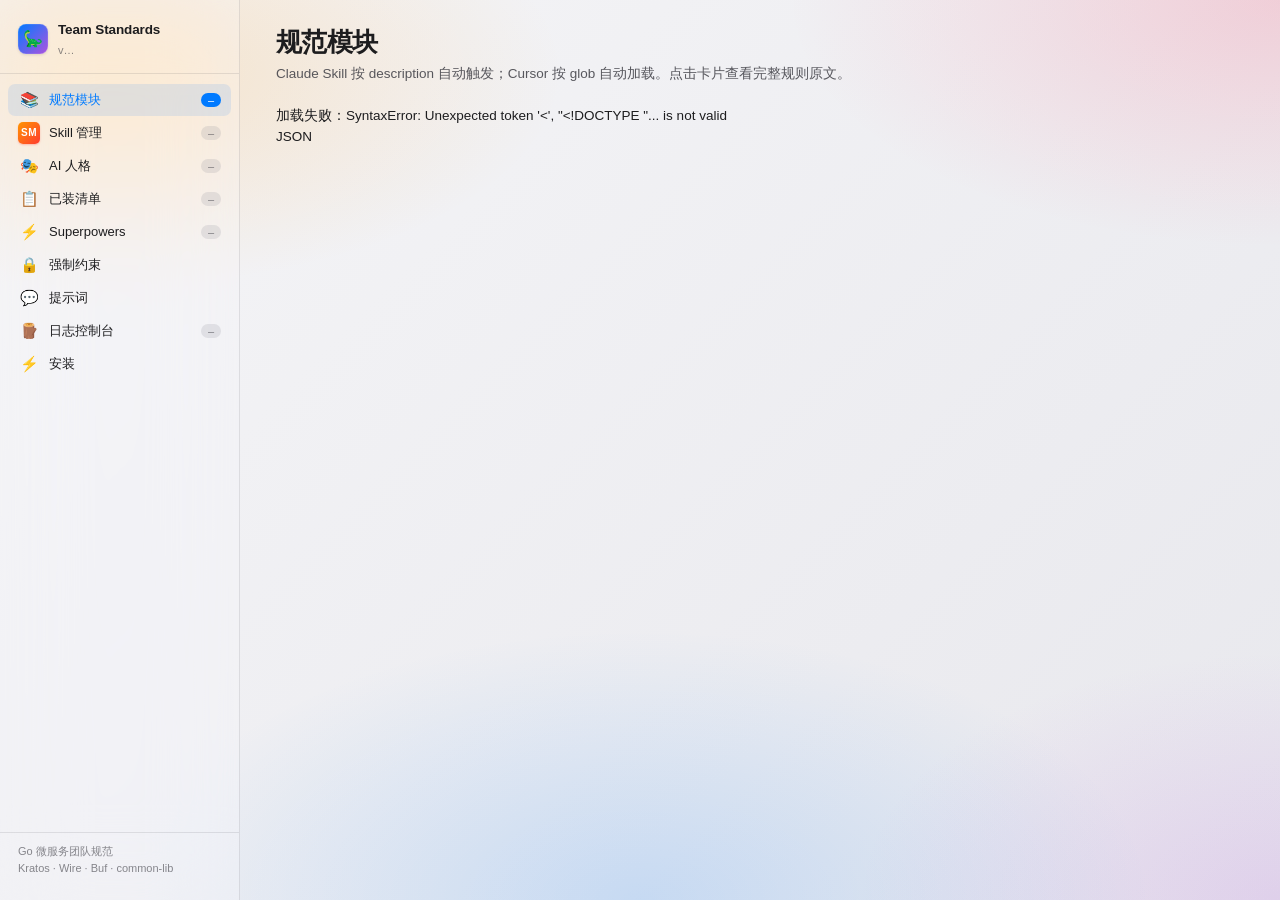
==== commit cc6126fe: "feat: 删除「测试 Skill 有效性」功能 - 删 tab + 侧栏入口 + 全部前端 JS（initEval/doEvalRun/renderEvalReport 等） - 删后端：eval." ====
--- a/web/index.html
+++ b/web/index.html
@@ -115,10 +115,6 @@
     <button class="navitem" data-tab="superpowers">
       <span class="navicon">⚡</span><span>Superpowers</span>
       <span class="count" id="superpowersCount">–</span>
-    </button>
-    <button class="navitem" data-tab="eval">
-      <span class="navicon">🧪</span><span>测试 Skill</span>
-      <span class="count" id="evalCount">–</span>
     </button>
     <button class="navitem" data-tab="hooks-guard">
       <span class="navicon">🔒</span><span>强制约束</span>
@@ -623,77 +619,6 @@
     <div class="logs-list" id="logsList"></div>
   </section>
 
-  <!-- ========== 测试 Skill ========== -->
-  <section class="tab-panel" id="tab-eval">
-    <div class="page-head">
-      <h1>🧪 测试 Skill 有效性</h1>
-      <p>自动跑 <span id="evalTotalCases">–</span> 条违规代码用例，调 Claude API 检查 SKILL.md + references 是否让 AI 正确识别并按团队规范反馈。prompt caching 让 20 条批量跑只按 1 次 full input 计费。</p>
-    </div>
-
-    <div class="install-card" style="max-width: 960px;">
-      <h3>1. AI 配置（公司本地大模型 · Clawnova）</h3>
-      <p class="hint" style="font-size:12px;">
-        Skill 测试统一走公司内部 OpenAI 兼容服务 <code id="evalProviderName">Clawnova</code>。
-        Key 保存到 <code>~/Library/Application Support/TeamStandards/eval-config.json</code>（权限 0600，仅本人可读，不进 git）。
-      </p>
-
-      <label>
-        <span class="lbl">API Base</span>
-        <input type="text" id="evalApiBase" class="input" value="https://clawnova.ai/api/v1">
-        <small>OpenAI 兼容端点。一般不动，除非走代理。</small>
-      </label>
-
-      <label>
-        <span class="lbl">API Key <em>*</em></span>
-        <input type="password" id="evalKey" class="input" placeholder="kgb_... （从 IDP 平台领取）">
-        <small id="evalKeyHint">已存的 key 显示星号化预览：<code id="evalKeyMasked">未配置</code>。粘新 key 会覆盖。</small>
-      </label>
-
-      <div class="form-grid">
-        <label>
-          <span class="lbl">模型</span>
-          <select id="evalModel" class="input"></select>
-        </label>
-        <label>
-          <span class="lbl">温度</span>
-          <input type="number" id="evalTemp" class="input" value="0" min="0" max="1" step="0.1">
-        </label>
-      </div>
-
-      <div class="dist-buttons" style="margin-top:8px;">
-        <button id="evalConfigSaveBtn" class="btn btn-primary">💾 保存配置</button>
-        <button id="evalConfigClearBtn" class="btn btn-ghost danger">🗑 清除已存 Key</button>
-        <button id="evalTestConnBtn" class="btn btn-ghost">🔌 测试连接</button>
-      </div>
-      <div class="install-log" id="evalConfigLog"></div>
-
-      <h3 style="margin-top:20px;">2. 运行 Skill 测试（需先保存配置）</h3>
-      <div class="dist-buttons">
-        <button id="evalPingBtn" class="btn btn-ghost btn-lg">🔌 先跑 1 条测连通</button>
-        <button id="evalRunBtn" class="btn btn-primary btn-lg">🚀 运行全部 API 测试</button>
-      </div>
-
-      <h3 style="margin-top: 24px;">🆓 无需 API Key 的方案</h3>
-      <p class="hint" style="font-size:12px;">两种无额度消耗的本地测试：</p>
-      <div class="dist-buttons">
-        <button id="evalLintBtn" class="btn btn-ghost btn-lg">🔍 SKILL 结构自检</button>
-        <button id="evalExportBtn" class="btn btn-ghost btn-lg">📋 导出测试 prompt</button>
-      </div>
-      <p class="hint" style="font-size:12px; margin-top:8px;">
-        <b>🔍 结构自检</b>：扫描已装的 SKILL.md / references，毫秒完成，检查 12 条铁律 + 路由表 + 自定义规则是否完整。<br>
-        <b>📋 导出 prompt</b>：生成 md 文件含 20 个违规代码，粘进你自己的 Cursor / Claude Code 聊天（团队 skill 已装好的那个），人工看 AI 反应。<strong>日常工作场景测试，最真实</strong>。
-      </p>
-      <p class="hint" style="margin-top:8px;font-size:12px;">建议先点「🔌 测连通」跑 1 条，确认 API key 和模型能正常响应，再跑全部 20 条。</p>
-      <div class="install-log" id="evalLog"></div>
-    </div>
-
-    <div id="evalReport" class="eval-report" style="display:none;">
-      <h3>测试报告</h3>
-      <div class="eval-summary" id="evalSummary"></div>
-      <div class="eval-cases" id="evalCases"></div>
-    </div>
-  </section>
-
   <!-- ========== 新建项目 ========== -->
   <section class="tab-panel" id="tab-scaffold">
     <div class="page-head">
